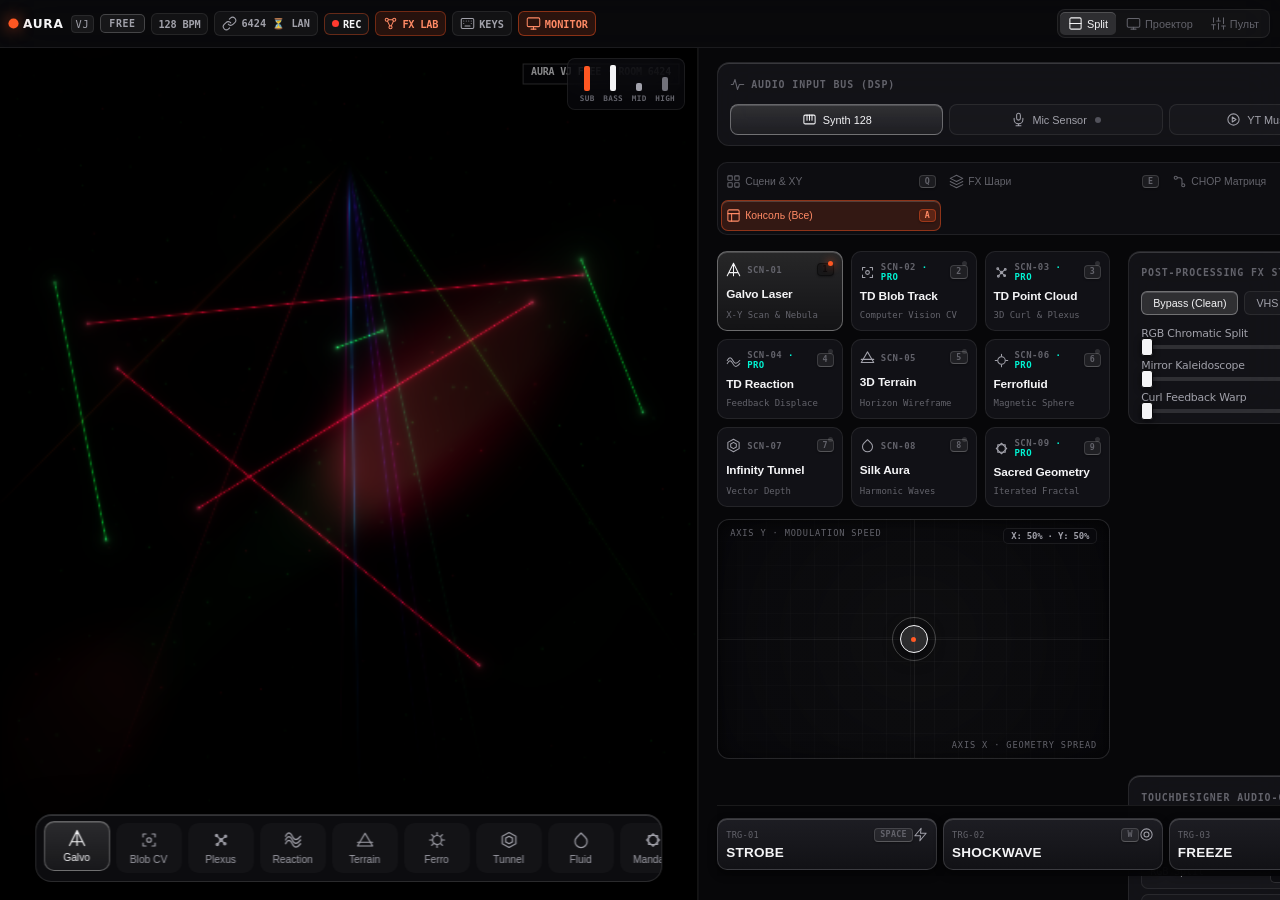
==== android/app/src/main/assets/index.html @ 363250b2 "Add standalone dual HTTP/HTTPS server inside Android APK so no laptop is needed" ====
<!doctype html>
<html lang="uk">
  <head>
    <meta charset="UTF-8" />
    <meta
      name="viewport"
      content="width=device-width, initial-scale=1.0, maximum-scale=1.0, user-scalable=no, viewport-fit=cover"
    />
    <meta name="theme-color" content="#09090b" />
    <meta name="apple-mobile-web-app-capable" content="yes" />
    <meta name="apple-mobile-web-app-status-bar-style" content="black-translucent" />
    <meta name="apple-mobile-web-app-title" content="AURA VJ PRO" />
    <meta http-equiv="Cache-Control" content="no-cache, no-store, must-revalidate" />
    <meta http-equiv="Pragma" content="no-cache" />
    <meta http-equiv="Expires" content="0" />
    <link rel="manifest" href="manifest.json" />
    <title>AURA VJ PRO — Spatial Projection & FX Studio</title>
    <link rel="stylesheet" href="style.css?v=2.6.0" />
  </head>
  <body data-view="split">
    <!-- ВЕРХНЯ ПАНЕЛЬ СТАТУСУ (PRO STUDIO TOP BAR) -->
    <header class="top-bar" id="topBar">
      <div class="brand-status">
        <span class="pulse-dot" id="beatLed"></span>
        <span class="brand-title">AURA <strong>VJ</strong></span>
        <button
          class="pro-status-pill"
          id="btnProBadge"
          title="Керування ліцензією AURA VJ PRO та комерційними функціями"
        >
          <span id="proBadgeText">FREE</span>
        </button>
        <span class="bpm-pill" id="bpmDisplay">128 BPM</span>
        <button
          class="room-pill"
          id="btnRoomBadge"
          title="З'єднати iPhone та Проектор за QR/кодом кімнати"
        >
          <svg class="ico" viewBox="0 0 24 24">
            <path d="M10 13a5 5 0 0 0 7.54.54l3-3a5 5 0 0 0-7.07-7.07l-1.72 1.71" />
            <path d="M14 11a5 5 0 0 0-7.54-.54l-3 3a5 5 0 0 0 7.07 7.07l1.71-1.71" />
          </svg>
          <span id="roomCodeText">----</span>
        </button>
        <button
          class="room-pill rec-pill"
          id="btnRecordVideo"
          title="Записати 60 FPS відео зі звуком для TikTok / Instagram Reels"
        >
          <span class="rec-dot"></span>
          <span id="recBtnText">REC</span>
        </button>
        <a
          href="studio.html"
          class="room-pill studio-link-pill"
          id="btnOpenStudio"
          title="Відкрити окремий конструктор ефектів TouchDesigner & Filmora"
        >
          <svg class="ico" viewBox="0 0 24 24">
            <circle cx="6" cy="6" r="2.5" />
            <circle cx="18" cy="6" r="2.5" />
            <circle cx="12" cy="18" r="2.5" />
            <path d="M8.5 6h7M7.2 8.2l3.6 7.6M16.8 8.2l-3.6 7.6" />
          </svg>
          <span>FX LAB</span>
        </a>
        <button
          class="room-pill shortcuts-btn"
          id="btnShortcuts"
          title="Гарячі клавіші для десктопу (Клавіша ? або H)"
        >
          <svg class="ico" viewBox="0 0 24 24">
            <rect x="2" y="4" width="20" height="16" rx="2" />
            <line x1="6" y1="8" x2="6" y2="8" />
            <line x1="10" y1="8" x2="10" y2="8" />
            <line x1="14" y1="8" x2="14" y2="8" />
            <line x1="18" y1="8" x2="18" y2="8" />
            <line x1="6" y1="12" x2="6" y2="12" />
            <line x1="18" y1="12" x2="18" y2="12" />
            <line x1="8" y1="16" x2="16" y2="16" />
          </svg>
          <span>KEYS</span>
        </button>
        <button
          class="room-pill monitor-btn active"
          id="btnToggleMonitor"
          title="Сховати/показати Live Program Monitor на десктопі (Клавіша P)"
        >
          <svg class="ico" viewBox="0 0 24 24">
            <rect x="2" y="3" width="20" height="14" rx="2" />
            <line x1="8" y1="21" x2="16" y2="21" />
            <line x1="12" y1="17" x2="12" y2="21" />
          </svg>
          <span id="monitorBtnText">MONITOR</span>
        </button>
      </div>

      <div class="view-switcher" role="tablist" aria-label="Режим екрана">
        <button
          class="view-btn active"
          data-target-view="split"
          title="Екран проектора + Пульт на одному екрані"
        >
          <svg class="ico" viewBox="0 0 24 24">
            <rect x="3" y="3" width="18" height="18" rx="2" />
            <line x1="3" y1="12" x2="21" y2="12" />
          </svg>
          <span>Split</span>
        </button>
        <button
          class="view-btn"
          data-target-view="projector"
          title="Повний екран для Проектора та Smart TV"
        >
          <svg class="ico" viewBox="0 0 24 24">
            <rect x="2" y="4" width="20" height="14" rx="2" />
            <line x1="8" y1="21" x2="16" y2="21" />
            <line x1="12" y1="18" x2="12" y2="21" />
          </svg>
          <span>Проектор</span>
        </button>
        <button
          class="view-btn"
          data-target-view="remote"
          title="Повноекранний VJ-пульт для смартфона"
        >
          <svg class="ico" viewBox="0 0 24 24">
            <line x1="4" y1="21" x2="4" y2="14" />
            <line x1="4" y1="10" x2="4" y2="3" />
            <line x1="12" y1="21" x2="12" y2="12" />
            <line x1="12" y1="8" x2="12" y2="3" />
            <line x1="20" y1="21" x2="20" y2="16" />
            <line x1="20" y1="12" x2="20" y2="3" />
            <line x1="1" y1="14" x2="7" y2="14" />
            <line x1="9" y1="8" x2="15" y2="8" />
            <line x1="17" y1="16" x2="23" y2="16" />
          </svg>
          <span>Пульт</span>
        </button>
      </div>
    </header>

    <!-- СЕКЦІЯ 1: ЕКРАН ПРОЕКТОРА / SMART TV (WebGL Shader Canvas + TD CV Overlay + Spatial Glass Dock) -->
    <section class="projector-stage" id="projectorStage">
      <canvas id="shaderCanvas"></canvas>
      <canvas id="tdOverlayCanvas" class="td-overlay-canvas"></canvas>

      <!-- Приховані елементи для Відео / Камери / Фото текстури (Media TOP) -->
      <video id="customVideoEl" playsinline muted loop hidden></video>
      <img id="customImageEl" alt="" hidden />

      <!-- Живий міні-індикатор 4 частотних смуг DSP (Sub-Bass, Bass, Mid, High) -->
      <div class="dsp-telemetry-hud" id="dspHud">
        <div class="band-meter">
          <div class="band-fill sub" id="meterSub"></div>
          <span>SUB</span>
        </div>
        <div class="band-meter">
          <div class="band-fill bass" id="meterBass"></div>
          <span>BASS</span>
        </div>
        <div class="band-meter">
          <div class="band-fill mid" id="meterMid"></div>
          <span>MID</span>
        </div>
        <div class="band-meter">
          <div class="band-fill high" id="meterHigh"></div>
          <span>HIGH</span>
        </div>
      </div>

      <!-- Spatial Glass Dock (автоматично ховається в режимі Проектора) -->
      <nav
        class="projector-dock"
        id="projectorDock"
        aria-label="Панель керування проектором (підтримує пульт Smart TV)"
      >
        <button class="dock-item active" data-mode="lasers" tabindex="0">
          <svg class="ico ico-lg" viewBox="0 0 24 24">
            <path d="M12 2L2 22M12 2l10 20M12 2v20M4.5 17h15" />
          </svg>
          <span class="dock-label">Galvo</span>
        </button>
        <button class="dock-item" data-mode="blobtrack" tabindex="-1">
          <svg class="ico ico-lg" viewBox="0 0 24 24">
            <path d="M4 8V4h4M16 4h4v4M20 16v4h-4M8 20H4v-4" />
            <circle cx="12" cy="12" r="3" />
          </svg>
          <span class="dock-label">Blob CV</span>
        </button>
        <button class="dock-item" data-mode="pointcloud" tabindex="-1">
          <svg class="ico ico-lg" viewBox="0 0 24 24">
            <circle cx="6" cy="6" r="1.5" />
            <circle cx="18" cy="7" r="1.5" />
            <circle cx="12" cy="12" r="2" />
            <circle cx="7" cy="18" r="1.5" />
            <circle cx="17" cy="17" r="1.5" />
            <path d="M6 6l6 6 6-5M7 18l5-6 5 5" />
          </svg>
          <span class="dock-label">Plexus</span>
        </button>
        <button class="dock-item" data-mode="reaction" tabindex="-1">
          <svg class="ico ico-lg" viewBox="0 0 24 24">
            <path d="M2 12c3-6 6-6 9 0s6 6 11 0" />
            <path d="M2 17c3-6 6-6 9 0s6 6 11 0" />
            <path d="M2 7c3-6 6-6 9 0s6 6 11 0" />
          </svg>
          <span class="dock-label">Reaction</span>
        </button>
        <button class="dock-item" data-mode="synthwave" tabindex="-1">
          <svg class="ico ico-lg" viewBox="0 0 24 24">
            <polygon points="12 3 2 20 22 20 12 3" />
            <line x1="2" y1="15" x2="22" y2="15" />
          </svg>
          <span class="dock-label">Terrain</span>
        </button>
        <button class="dock-item" data-mode="ferrofluid" tabindex="-1">
          <svg class="ico ico-lg" viewBox="0 0 24 24">
            <circle cx="12" cy="12" r="6" />
            <path d="M12 2v3M12 19v3M2 12h3M19 12h3M4.9 4.9l2.1 2.1M17 17l2.1 2.1M4.9 19.1L7 17M17 7l2.1-2.1" />
          </svg>
          <span class="dock-label">Ferro</span>
        </button>
        <button class="dock-item" data-mode="tunnel" tabindex="-1">
          <svg class="ico ico-lg" viewBox="0 0 24 24">
            <polygon points="12 2 21 7 21 17 12 22 3 17 3 7 12 2" />
            <polygon points="12 7 16.5 9.5 16.5 14.5 12 17 7.5 14.5 7.5 9.5 12 7" />
          </svg>
          <span class="dock-label">Tunnel</span>
        </button>
        <button class="dock-item" data-mode="liquid" tabindex="-1">
          <svg class="ico ico-lg" viewBox="0 0 24 24">
            <path d="M12 2.69l5.66 5.66a8 8 0 1 1-11.31 0z" />
          </svg>
          <span class="dock-label">Fluid</span>
        </button>
        <button class="dock-item" data-mode="fractal" tabindex="-1">
          <svg class="ico ico-lg" viewBox="0 0 24 24">
            <rect x="6" y="6" width="12" height="12" transform="rotate(45 12 12)" />
            <rect x="6" y="6" width="12" height="12" />
          </svg>
          <span class="dock-label">Mandala</span>
        </button>
        <button class="dock-item dock-action" id="btnQrModal" tabindex="-1">
          <svg class="ico ico-lg" viewBox="0 0 24 24">
            <rect x="3" y="3" width="7" height="7" />
            <rect x="14" y="3" width="7" height="7" />
            <rect x="3" y="14" width="7" height="7" />
            <path d="M14 14h3v3h-3zM18 18h3v3h-3z" />
          </svg>
          <span class="dock-label">Sync QR</span>
        </button>
        <button class="dock-item dock-action" id="btnFullscreen" tabindex="-1">
          <svg class="ico ico-lg" viewBox="0 0 24 24">
            <path d="M8 3H5a2 2 0 0 0-2 2v3m18 0V5a2 2 0 0 0-2-2h-3m0 18h3a2 2 0 0 0 2-2v-3M3 16v3a2 2 0 0 0 2 2h3" />
          </svg>
          <span class="dock-label">Full</span>
        </button>
      </nav>
    </section>

    <!-- СЕКЦІЯ 2: PRO STUDIO CONTROLLER DECK -->
    <section class="mobile-vj-deck" id="mobileDeck" aria-label="Мобільний VJ Пульт">
      <!-- Банер швидкого підключення мікрофона для мобільного пульта -->
      <div class="mic-start-banner" id="micStartBanner">
        <div class="mic-start-content">
          <svg class="ico ico-pulse" viewBox="0 0 24 24">
            <rect x="9" y="2" width="6" height="11" rx="3" />
            <path d="M19 10v2a7 7 0 0 1-14 0v-2M12 19v3M8 22h8" />
          </svg>
          <div class="mic-start-texts">
            <strong>Синхронізація мікрофона</strong>
            <span>Торкніться, щоб транслювати звук на проектор</span>
          </div>
        </div>
        <button class="btn-mic-start" id="btnStartRemoteMic">СТАРТ 🎙️</button>
      </div>

      <!-- Джерело аудіосигналу DSP -->
      <div class="deck-card source-strip">
        <div class="strip-header">
          <span class="strip-title">
            <svg class="ico" viewBox="0 0 24 24">
              <path d="M2 12h3l3-8 4 16 3-8h7" />
            </svg>
            AUDIO INPUT BUS (DSP)
          </span>
          <div class="strip-actions">
            <button class="mic-boost-pill" id="btnMicBoost" title="Чутливість мікрофона (Boost x1 / x2.5 / x4.5)">
              <svg class="ico" viewBox="0 0 24 24"><polygon points="13 2 3 14 12 14 11 22 21 10 12 10 13 2"/></svg>
              <span id="txtMicBoost">BOOST 2.5X</span>
            </button>
            <label class="toggle-pill" title="Вимкнути/увімкнути звук синтезатора">
              <input type="checkbox" id="chkSynthAudio" checked />
              <span>SYNTH MONITOR</span>
            </label>
          </div>
        </div>
        <div class="source-pills" id="sourceContainer">
          <button class="src-pill active" data-source="synth" tabindex="0">
            <svg class="ico" viewBox="0 0 24 24">
              <rect x="3" y="5" width="18" height="14" rx="2" />
              <line x1="8" y1="5" x2="8" y2="13" />
              <line x1="12" y1="5" x2="12" y2="13" />
              <line x1="16" y1="5" x2="16" y2="13" />
            </svg>
            <span>Synth 128</span>
          </button>
          <button class="src-pill" data-source="mic" tabindex="-1">
            <svg class="ico" viewBox="0 0 24 24">
              <rect x="9" y="2" width="6" height="11" rx="3" />
              <path d="M19 10v2a7 7 0 0 1-14 0v-2M12 19v3M8 22h8" />
            </svg>
            <span>Mic Sensor</span>
            <span class="mic-live-dot" id="micLiveDot" title="Активний захват аудіо"></span>
          </button>
          <button class="src-pill" data-source="native_android" tabindex="-1">
            <svg class="ico" viewBox="0 0 24 24">
              <polygon points="10 8 16 12 10 16 10 8" />
              <circle cx="12" cy="12" r="9" />
            </svg>
            <span>YT Music (APK)</span>
          </button>
          <button class="src-pill" data-source="file" tabindex="-1">
            <svg class="ico" viewBox="0 0 24 24">
              <path d="M9 18V5l12-2v13" />
              <circle cx="6" cy="18" r="3" />
              <circle cx="18" cy="16" r="3" />
            </svg>
            <span>Audio File</span>
          </button>
        </div>
        <input type="file" id="audioFileInput" accept="audio/*" hidden />
      </div>

      <!-- Вкладки студії: Сцени / Filmora FX / TouchDesigner CHOP Ноди / Відео & Камера -->
      <div class="studio-tabs" role="tablist" aria-label="Інструменти VJ-студії">
        <button class="studio-tab active" data-tab="tabScenes" role="tab">
          <svg class="ico" viewBox="0 0 24 24">
            <rect x="3" y="3" width="7" height="7" rx="1" />
            <rect x="14" y="3" width="7" height="7" rx="1" />
            <rect x="3" y="14" width="7" height="7" rx="1" />
            <rect x="14" y="14" width="7" height="7" rx="1" />
          </svg>
          <span>Сцени & XY</span>
          <span class="kbd-hint">Q</span>
        </button>
        <button class="studio-tab" data-tab="tabFilmoraFx" role="tab">
          <svg class="ico" viewBox="0 0 24 24">
            <polygon points="12 2 2 7 12 12 22 7 12 2" />
            <polyline points="2 12 12 17 22 12" />
            <polyline points="2 17 12 22 22 17" />
          </svg>
          <span>FX Шари</span>
          <span class="kbd-hint">E</span>
        </button>
        <button class="studio-tab" data-tab="tabTdNodes" role="tab">
          <svg class="ico" viewBox="0 0 24 24">
            <circle cx="6" cy="6" r="2.5" />
            <circle cx="18" cy="18" r="2.5" />
            <path d="M8.5 6H12a4 4 0 0 1 4 4v5.5" />
          </svg>
          <span>CHOP Матриця</span>
          <span class="kbd-hint">R</span>
        </button>
        <button class="studio-tab" data-tab="tabMediaTop" role="tab">
          <svg class="ico" viewBox="0 0 24 24">
            <polygon points="23 7 16 12 23 17 23 7" />
            <rect x="1" y="5" width="15" height="14" rx="2" />
          </svg>
          <span>Медіа Вхід</span>
          <span class="kbd-hint">T</span>
        </button>
        <button
          class="studio-tab desktop-only-tab"
          data-tab="tabAll"
          role="tab"
          title="Повний пульт: всі 4 рэки одночасно (Клавіша A)"
        >
          <svg class="ico" viewBox="0 0 24 24">
            <rect x="3" y="3" width="18" height="18" rx="2" />
            <line x1="3" y1="9" x2="21" y2="9" />
            <line x1="9" y1="21" x2="9" y2="9" />
          </svg>
          <span>Консоль (Все)</span>
          <span class="kbd-hint">A</span>
        </button>
      </div>

      <!-- ВКЛАДКА 1: 9 ГЕНЕРАТИВНИХ СЦЕН + XY MORPH TOUCHPAD -->
      <div class="studio-panel active" id="tabScenes">
        <div class="preset-grid" id="presetGrid" aria-label="Візуальні сцени">
          <button class="vj-pad active" data-mode="lasers" tabindex="0">
            <div class="pad-top-row">
              <svg class="ico" viewBox="0 0 24 24">
                <path d="M12 2L2 22M12 2l10 20M12 2v20M4.5 17h15" />
              </svg>
              <span class="pad-code">SCN-01</span>
              <span class="kbd-hint">1</span>
            </div>
            <span class="pad-name">Galvo Laser</span>
            <span class="pad-sub">X-Y Scan & Nebula</span>
          </button>

          <button class="vj-pad" data-mode="blobtrack" tabindex="-1">
            <div class="pad-top-row">
              <svg class="ico" viewBox="0 0 24 24">
                <path d="M4 8V4h4M16 4h4v4M20 16v4h-4M8 20H4v-4" />
                <circle cx="12" cy="12" r="3" />
              </svg>
              <span class="pad-code">SCN-02</span>
              <span class="kbd-hint">2</span>
            </div>
            <span class="pad-name">TD Blob Track</span>
            <span class="pad-sub">Computer Vision CV</span>
          </button>

          <button class="vj-pad" data-mode="pointcloud" tabindex="-1">
            <div class="pad-top-row">
              <svg class="ico" viewBox="0 0 24 24">
                <circle cx="6" cy="6" r="1.5" />
                <circle cx="18" cy="7" r="1.5" />
                <circle cx="12" cy="12" r="2" />
                <circle cx="7" cy="18" r="1.5" />
                <circle cx="17" cy="17" r="1.5" />
                <path d="M6 6l6 6 6-5M7 18l5-6 5 5" />
              </svg>
              <span class="pad-code">SCN-03</span>
              <span class="kbd-hint">3</span>
            </div>
            <span class="pad-name">TD Point Cloud</span>
            <span class="pad-sub">3D Curl & Plexus</span>
          </button>

          <button class="vj-pad" data-mode="reaction" tabindex="-1">
            <div class="pad-top-row">
              <svg class="ico" viewBox="0 0 24 24">
                <path d="M2 12c3-6 6-6 9 0s6 6 11 0" />
                <path d="M2 17c3-6 6-6 9 0s6 6 11 0" />
              </svg>
              <span class="pad-code">SCN-04</span>
              <span class="kbd-hint">4</span>
            </div>
            <span class="pad-name">TD Reaction</span>
            <span class="pad-sub">Feedback Displace</span>
          </button>

          <button class="vj-pad" data-mode="synthwave" tabindex="-1">
            <div class="pad-top-row">
              <svg class="ico" viewBox="0 0 24 24">
                <polygon points="12 3 2 20 22 20 12 3" />
                <line x1="2" y1="15" x2="22" y2="15" />
              </svg>
              <span class="pad-code">SCN-05</span>
              <span class="kbd-hint">5</span>
            </div>
            <span class="pad-name">3D Terrain</span>
            <span class="pad-sub">Horizon Wireframe</span>
          </button>

          <button class="vj-pad" data-mode="ferrofluid" tabindex="-1">
            <div class="pad-top-row">
              <svg class="ico" viewBox="0 0 24 24">
                <circle cx="12" cy="12" r="6" />
                <path d="M12 2v3M12 19v3M2 12h3M19 12h3" />
              </svg>
              <span class="pad-code">SCN-06</span>
              <span class="kbd-hint">6</span>
            </div>
            <span class="pad-name">Ferrofluid</span>
            <span class="pad-sub">Magnetic Sphere</span>
          </button>

          <button class="vj-pad" data-mode="tunnel" tabindex="-1">
            <div class="pad-top-row">
              <svg class="ico" viewBox="0 0 24 24">
                <polygon points="12 2 21 7 21 17 12 22 3 17 3 7 12 2" />
                <polygon points="12 7 16.5 9.5 16.5 14.5 12 17 7.5 14.5 7.5 9.5 12 7" />
              </svg>
              <span class="pad-code">SCN-07</span>
              <span class="kbd-hint">7</span>
            </div>
            <span class="pad-name">Infinity Tunnel</span>
            <span class="pad-sub">Vector Depth</span>
          </button>

          <button class="vj-pad" data-mode="liquid" tabindex="-1">
            <div class="pad-top-row">
              <svg class="ico" viewBox="0 0 24 24">
                <path d="M12 2.69l5.66 5.66a8 8 0 1 1-11.31 0z" />
              </svg>
              <span class="pad-code">SCN-08</span>
              <span class="kbd-hint">8</span>
            </div>
            <span class="pad-name">Silk Aura</span>
            <span class="pad-sub">Harmonic Waves</span>
          </button>

          <button class="vj-pad" data-mode="fractal" tabindex="-1">
            <div class="pad-top-row">
              <svg class="ico" viewBox="0 0 24 24">
                <rect x="6" y="6" width="12" height="12" transform="rotate(45 12 12)" />
                <rect x="6" y="6" width="12" height="12" />
              </svg>
              <span class="pad-code">SCN-09</span>
              <span class="kbd-hint">9</span>
            </div>
            <span class="pad-name">Sacred Geometry</span>
            <span class="pad-sub">Iterated Fractal</span>
          </button>
        </div>

        <!-- Інтерактивний XY MORPH TOUCHPAD -->
        <div class="xy-pad-wrapper">
          <div class="xy-pad" id="xyPad" title="Керування XY модуляцією (Перетягування мишею, стрілки на клавіатурі, подвійний клік для центрування)">
            <span class="xy-axis-label top">AXIS Y · MODULATION SPEED</span>
            <span class="xy-coords-badge" id="xyCoordsBadge">X: 50% · Y: 50%</span>
            <span class="xy-axis-label bottom">AXIS X · GEOMETRY SPREAD</span>
            <div class="xy-puck" id="xyPuck" style="left: 50%; top: 50%">
              <div class="xy-puck-ring"></div>
            </div>
          </div>
        </div>
      </div>

      <!-- ВКЛАДКА 2: КОНСТРУКТОР ШАРІВ FILMORA FX (НАКЛАДАЮТЬСЯ ОДНОЧАСНО) -->
      <div class="studio-panel" id="tabFilmoraFx">
        <div class="deck-card fx-studio-card">
          <div class="strip-header">
            <span class="strip-title">POST-PROCESSING FX STACK</span>
            <label class="toggle-pill">
              <input type="checkbox" id="chkBlobHud" />
              <span>TD CV OVERLAY</span>
            </label>
          </div>
          <div class="fx-preset-chips" id="fxPresetBar">
            <button class="fx-chip active" data-fx-preset="clean">Bypass (Clean)</button>
            <button class="fx-chip" data-fx-preset="vhs">VHS Glitch</button>
            <button class="fx-chip" data-fx-preset="td_cv">TD Blob Vision</button>
            <button class="fx-chip" data-fx-preset="acid">Mirror Kaleido</button>
            <button class="fx-chip" data-fx-preset="led">LED Matrix</button>
          </div>

          <div class="fx-sliders-grid">
            <div class="fx-slider-row">
              <div class="fx-slider-label">
                <span>RGB Chromatic Split</span>
                <strong id="val_rgbSplit">0%</strong>
              </div>
              <input
                type="range"
                class="fx-range"
                data-fx="rgbSplit"
                min="0"
                max="100"
                value="0"
              />
            </div>

            <div class="fx-slider-row">
              <div class="fx-slider-label">
                <span>VHS Slice Glitch</span>
                <strong id="val_glitch">0%</strong>
              </div>
              <input
                type="range"
                class="fx-range"
                data-fx="glitch"
                min="0"
                max="100"
                value="0"
              />
            </div>

            <div class="fx-slider-row">
              <div class="fx-slider-label">
                <span>Mirror Kaleidoscope</span>
                <strong id="val_kaleido">0%</strong>
              </div>
              <input
                type="range"
                class="fx-range"
                data-fx="kaleido"
                min="0"
                max="100"
                value="0"
              />
            </div>

            <div class="fx-slider-row">
              <div class="fx-slider-label">
                <span>Sobel Edge Contour</span>
                <strong id="val_edges">0%</strong>
              </div>
              <input
                type="range"
                class="fx-range"
                data-fx="edges"
                min="0"
                max="100"
                value="0"
              />
            </div>

            <div class="fx-slider-row">
              <div class="fx-slider-label">
                <span>Curl Feedback Warp</span>
                <strong id="val_feedback">0%</strong>
              </div>
              <input
                type="range"
                class="fx-range"
                data-fx="feedback"
                min="0"
                max="100"
                value="0"
              />
            </div>

            <div class="fx-slider-row">
              <div class="fx-slider-label">
                <span>Halftone LED Matrix</span>
                <strong id="val_pixelate">0%</strong>
              </div>
              <input
                type="range"
                class="fx-range"
                data-fx="pixelate"
                min="0"
                max="100"
                value="0"
              />
            </div>
          </div>
        </div>
      </div>

      <!-- ВКЛАДКА 3: TOUCHDESIGNER AUDIO-CHOP МАТРИЦЯ МОДУЛЯЦІЇ ТА ЗБЕРЕЖЕННЯ ПРЕСЕТІВ -->
      <div class="studio-panel" id="tabTdNodes">
        <div class="deck-card td-patch-card">
          <div class="strip-header">
            <span class="strip-title">TOUCHDESIGNER AUDIO-CHOP ROUTER</span>
            <div class="td-header-actions">
              <button class="mini-action-btn" id="btnRandomPatch">RANDOMIZE</button>
              <button class="mini-action-btn save" id="btnSaveUserPreset">SAVE PATCH</button>
            </div>
          </div>
          <p class="td-hint">
            Призначте частотний канал аудіо (CHOP Export) для автоматичної модуляції кожного FX-параметра:
          </p>

          <div class="chop-matrix">
            <div class="chop-row">
              <span class="chop-param">RGB Split</span>
              <select class="chop-select" data-chop="rgbSplit">
                <option value="none">Manual Only</option>
                <option value="subBass" selected>SUB (20-60Hz)</option>
                <option value="bass">BASS (60-250Hz)</option>
                <option value="mid">MID (250-2.5kHz)</option>
                <option value="high">HIGH (2.5-16kHz)</option>
                <option value="lfo">LFO Sine Wave</option>
              </select>
              <div class="chop-meter"><div class="chop-bar" id="chopBar_rgbSplit"></div></div>
            </div>

            <div class="chop-row">
              <span class="chop-param">VHS Glitch</span>
              <select class="chop-select" data-chop="glitch">
                <option value="none" selected>Manual Only</option>
                <option value="subBass">SUB (20-60Hz)</option>
                <option value="bass">BASS (60-250Hz)</option>
                <option value="mid">MID (250-2.5kHz)</option>
                <option value="high">HIGH (2.5-16kHz)</option>
                <option value="lfo">LFO Sine Wave</option>
              </select>
              <div class="chop-meter"><div class="chop-bar" id="chopBar_glitch"></div></div>
            </div>

            <div class="chop-row">
              <span class="chop-param">Kaleidoscope</span>
              <select class="chop-select" data-chop="kaleido">
                <option value="none" selected>Manual Only</option>
                <option value="subBass">SUB (20-60Hz)</option>
                <option value="bass">BASS (60-250Hz)</option>
                <option value="mid">MID (250-2.5kHz)</option>
                <option value="high">HIGH (2.5-16kHz)</option>
                <option value="lfo">LFO Sine Wave</option>
              </select>
              <div class="chop-meter"><div class="chop-bar" id="chopBar_kaleido"></div></div>
            </div>

            <div class="chop-row">
              <span class="chop-param">Edge Contour</span>
              <select class="chop-select" data-chop="edges">
                <option value="none" selected>Manual Only</option>
                <option value="subBass">SUB (20-60Hz)</option>
                <option value="bass">BASS (60-250Hz)</option>
                <option value="mid">MID (250-2.5kHz)</option>
                <option value="high">HIGH (2.5-16kHz)</option>
                <option value="lfo">LFO Sine Wave</option>
              </select>
              <div class="chop-meter"><div class="chop-bar" id="chopBar_edges"></div></div>
            </div>

            <div class="chop-row">
              <span class="chop-param">Feedback Warp</span>
              <select class="chop-select" data-chop="feedback">
                <option value="none">Manual Only</option>
                <option value="subBass">SUB (20-60Hz)</option>
                <option value="bass" selected>BASS (60-250Hz)</option>
                <option value="mid">MID (250-2.5kHz)</option>
                <option value="high">HIGH (2.5-16kHz)</option>
                <option value="lfo">LFO Sine Wave</option>
              </select>
              <div class="chop-meter"><div class="chop-bar" id="chopBar_feedback"></div></div>
            </div>

            <div class="chop-row">
              <span class="chop-param">LED Matrix</span>
              <select class="chop-select" data-chop="pixelate">
                <option value="none" selected>Manual Only</option>
                <option value="subBass">SUB (20-60Hz)</option>
                <option value="bass">BASS (60-250Hz)</option>
                <option value="mid">MID (250-2.5kHz)</option>
                <option value="high">HIGH (2.5-16kHz)</option>
                <option value="lfo">LFO Sine Wave</option>
              </select>
              <div class="chop-meter"><div class="chop-bar" id="chopBar_pixelate"></div></div>
            </div>
          </div>

          <div class="user-presets-bar" id="userPresetsBar"></div>
        </div>
      </div>

      <!-- ВКЛАДКА 4: МЕДІА-МІКШЕР (ВЛАСНЕ ВІДЕО / ФОТО / ЖИВА КАМЕРА ПІД ШЕЙДЕРИ) -->
      <div class="studio-panel" id="tabMediaTop">
        <div class="deck-card media-top-card">
          <div class="strip-header">
            <span class="strip-title">VIDEO / CAMERA INPUT (MEDIA TOP)</span>
            <button class="mini-action-btn" id="btnClearMedia">EJECT MEDIA</button>
          </div>
          <p class="td-hint">
            Завантажте відеокліп, фото або увімкніть живу камеру для накладання шейдерів та ефектів:
          </p>

          <div class="media-buttons-row">
            <button class="media-btn" id="btnUploadMedia">
              <svg class="ico" viewBox="0 0 24 24">
                <path d="M21 15v4a2 2 0 0 1-2 2H5a2 2 0 0 1-2-2v-4" />
                <polyline points="17 8 12 3 7 8" />
                <line x1="12" y1="3" x2="12" y2="15" />
              </svg>
              <span>Load Video / Image</span>
            </button>
            <button class="media-btn" id="btnLiveCamera">
              <svg class="ico" viewBox="0 0 24 24">
                <polygon points="23 7 16 12 23 17 23 7" />
                <rect x="1" y="5" width="15" height="14" rx="2" />
              </svg>
              <span>Live Camera Input</span>
            </button>
          </div>
          <input
            type="file"
            id="mediaFileInput"
            accept="video/*,image/*"
            hidden
          />

          <div class="fx-slider-row" style="margin-top: 10px">
            <div class="fx-slider-label">
              <span>Media Mix Level (Video ↔ Shader)</span>
              <strong id="val_mediaMix">0%</strong>
            </div>
            <input
              type="range"
              id="rangeMediaMix"
              min="0"
              max="100"
              value="0"
            />
          </div>

          <div class="fx-preset-chips" style="margin-top: 10px">
            <button class="fx-chip active" data-media-mode="0">
              Screen Composite
            </button>
            <button class="fx-chip" data-media-mode="1">
              Audio Bass Displace
            </button>
            <button class="fx-chip" data-media-mode="2">
              Luma Contour Mask
            </button>
          </div>

          <!-- B2B VENUE OVERLAY & KEYSTONE ROOM MASKING (PRO FEATURES) -->
          <div class="pro-venue-box">
            <div class="strip-header" style="margin-top: 12px">
              <span class="strip-title">💎 B2B VENUE SIGN & KEYSTONE MASK (PRO)</span>
              <label class="toggle-pill">
                <input type="checkbox" id="chkVenueOverlay" />
                <span>SHOW SIGN</span>
              </label>
            </div>
            <div class="venue-inputs-row">
              <input
                type="text"
                id="inputVenueTitle"
                maxlength="28"
                placeholder="НАЗВА ЗАКЛАДУ / DJ (NEON BAR)"
              />
              <input
                type="text"
                id="inputVenueSub"
                maxlength="36"
                placeholder="Підпис (WIFI: aura2026 / @dj_max)"
              />
            </div>
            <div class="fx-sliders-grid" style="margin-top: 8px">
              <div class="fx-slider-row">
                <div class="fx-slider-label">
                  <span>Keystone Scale (Зум стіни)</span>
                  <strong id="val_keystoneScale">100%</strong>
                </div>
                <input
                  type="range"
                  id="rangeKeystoneScale"
                  min="50"
                  max="100"
                  value="100"
                />
              </div>
              <div class="fx-slider-row">
                <div class="fx-slider-label">
                  <span>Room Border Mask (Обрізка країв)</span>
                  <strong id="val_keystoneCrop">0%</strong>
                </div>
                <input
                  type="range"
                  id="rangeKeystoneCrop"
                  min="0"
                  max="35"
                  value="0"
                />
              </div>
            </div>
          </div>
        </div>
      </div>

      <!-- 4 ТАКТИЛЬНІ КЛАВІШІ TRG-FX (TEENAGE ENGINEERING SYNTH KEYS) -->
      <div class="fx-row" id="fxRow">
        <button class="fx-btn strobe" id="fxStrobe" title="Стробоскоп (Утримувати Space)">
          <div class="fx-btn-head">
            <small>TRG-01</small>
            <span class="kbd-hint">SPACE</span>
            <svg class="ico" viewBox="0 0 24 24">
              <polygon points="13 2 3 14 12 14 11 22 21 10 12 10 13 2" />
            </svg>
          </div>
          <span>STROBE</span>
        </button>
        <button class="fx-btn shockwave" id="fxShockwave" title="Ударна хвиля (Клавіша W)">
          <div class="fx-btn-head">
            <small>TRG-02</small>
            <span class="kbd-hint">W</span>
            <svg class="ico" viewBox="0 0 24 24">
              <circle cx="12" cy="12" r="9" />
              <circle cx="12" cy="12" r="4" />
            </svg>
          </div>
          <span>SHOCKWAVE</span>
        </button>
        <button class="fx-btn freeze" id="fxFreeze" title="Заморозка кадру (Клавіша F)">
          <div class="fx-btn-head">
            <small>TRG-03</small>
            <span class="kbd-hint">F</span>
            <svg class="ico" viewBox="0 0 24 24">
              <rect x="6" y="4" width="4" height="16" />
              <rect x="14" y="4" width="4" height="16" />
            </svg>
          </div>
          <span>FREEZE</span>
        </button>
        <button class="fx-btn colordrop" id="fxColorDrop" title="Зміна колірної палітри (Клавіша C)">
          <div class="fx-btn-head">
            <small>TRG-04</small>
            <span class="kbd-hint">C</span>
            <svg class="ico" viewBox="0 0 24 24">
              <circle cx="13.5" cy="6.5" r="2.5" />
              <circle cx="17.5" cy="10.5" r="2.5" />
              <circle cx="8.5" cy="7.5" r="2.5" />
              <circle cx="6.5" cy="12.5" r="2.5" />
              <path d="M12 2C6.5 2 2 6.5 2 12s4.5 10 10 10c.93 0 1.5-.67 1.5-1.5 0-.39-.15-.74-.39-1.01-.23-.26-.38-.61-.38-.99 0-.83.67-1.5 1.5-1.5H16c3.31 0 6-2.69 6-6 0-4.96-4.49-9-10-9z" />
            </svg>
          </div>
          <span>PALETTE</span>
        </button>
      </div>
    </section>

    <!-- Модальне вікно QR-підключення смартфона до проектора -->
    <div class="qr-modal" id="qrModal" hidden>
      <div class="qr-card">
        <h3>LAN SYNC · iPhone ↔ Projector</h3>
        <p>
          Скануйте QR-код камерою iPhone / Android для відкриття пульта у спільній Wi-Fi мережі (надшвидка передача звуку та ритму &lt; 1 ms):
        </p>
        <div class="qr-box" id="qrCodeBox"></div>
        <div class="room-input-row">
          <input
            type="text"
            id="roomInput"
            maxlength="8"
            placeholder="ROOM ID (4821)"
          />
          <button id="btnJoinRoom" class="join-room-btn">CONNECT</button>
        </div>
        <div class="remote-url" id="remoteUrlText"></div>
        <button class="close-modal-btn" id="btnCloseQr">CLOSE</button>
      </div>
    </div>

    <!-- Модальне вікно комерційної підписки та активації AURA VJ PRO -->
    <div class="qr-modal" id="proModal" hidden>
      <div class="qr-card pro-modal-card">
        <div class="pro-modal-badge">COMMERCIAL & PRO STUDIO</div>
        <h3>AURA VJ <strong>PRO</strong> LICENSE</h3>
        <p id="proModalStatusDesc">
          Розблокуйте всі 9 TouchDesigner сцен, 6-шаровий Filmora FX стек, B2B-вивіску для закладів, Keystone-маску та приберіть водяний знак.
        </p>

        <div class="pro-plans-grid">
          <div class="pro-plan-card" data-plan="monthly">
            <span class="plan-name">CREATOR PASS</span>
            <strong class="plan-price">$4.99<small>/міс</small></strong>
            <span class="plan-sub">Всі 9 сцен + Без водяного знака</span>
          </div>
          <div class="pro-plan-card featured" data-plan="lifetime">
            <span class="plan-tag">BEST VALUE</span>
            <span class="plan-name">LIFETIME PRO</span>
            <strong class="plan-price">$24.99<small> назавжди</small></strong>
            <span class="plan-sub">FX Lab + CHOP + Keystone + B2B</span>
          </div>
        </div>

        <div class="room-input-row" style="margin-top: 12px">
          <input
            type="text"
            id="proLicenseInput"
            maxlength="24"
            placeholder="Ключ (напр. AURA-PRO-2026)"
          />
          <button id="btnActivateKey" class="join-room-btn pro-accent-btn">ACTIVATE</button>
        </div>

        <button id="btnInstantProDemo" class="pro-demo-btn">
          ⚡ Увімкнути PRO Режим (Тестова Активація в 1 клік)
        </button>

        <button class="close-modal-btn" id="btnCloseProModal" style="margin-top: 8px">
          CLOSE
        </button>
      </div>
    </div>

    <!-- Модальне вікно гарячих клавіш для десктопу (Keyboard Shortcuts) -->
    <div class="qr-modal shortcuts-modal" id="shortcutsModal" hidden>
      <div class="qr-card shortcuts-card">
        <div class="shortcuts-header">
          <div class="shortcuts-title-row">
            <svg class="ico ico-lg" viewBox="0 0 24 24">
              <rect x="2" y="4" width="20" height="16" rx="2" />
              <line x1="6" y1="8" x2="6" y2="8" />
              <line x1="10" y1="8" x2="10" y2="8" />
              <line x1="14" y1="8" x2="14" y2="8" />
              <line x1="18" y1="8" x2="18" y2="8" />
              <line x1="6" y1="12" x2="6" y2="12" />
              <line x1="18" y1="12" x2="18" y2="12" />
              <line x1="8" y1="16" x2="16" y2="16" />
            </svg>
            <h3>DESKTOP VJ KEYBOARD SHORTCUTS</h3>
          </div>
          <span class="shortcuts-sub">Швидке керування пультом із клавіатури ПК/Mac без миші</span>
        </div>

        <div class="shortcuts-grid">
          <div class="shortcut-group">
            <span class="shortcut-group-title">ПЕРЕМИКАННЯ СЦЕН (1-9)</span>
            <div class="shortcut-item">
              <kbd>1</kbd>
              <span>Galvo Laser (SCN-01)</span>
            </div>
            <div class="shortcut-item">
              <kbd>2</kbd>
              <span>TD Blob Track (SCN-02)</span>
            </div>
            <div class="shortcut-item">
              <kbd>3</kbd>
              <span>TD Point Cloud (SCN-03)</span>
            </div>
            <div class="shortcut-item">
              <kbd>4</kbd>
              <span>TD Reaction (SCN-04)</span>
            </div>
            <div class="shortcut-item">
              <kbd>5</kbd>
              <span>3D Terrain (SCN-05)</span>
            </div>
            <div class="shortcut-item">
              <kbd>6</kbd>
              <span>Ferrofluid (SCN-06)</span>
            </div>
            <div class="shortcut-item">
              <kbd>7</kbd>
              <span>Infinity Tunnel (SCN-07)</span>
            </div>
            <div class="shortcut-item">
              <kbd>8</kbd>
              <span>Silk Aura (SCN-08)</span>
            </div>
            <div class="shortcut-item">
              <kbd>9</kbd>
              <span>Sacred Geometry (SCN-09)</span>
            </div>
          </div>

          <div class="shortcut-group">
            <span class="shortcut-group-title">ТАКТИЛЬНІ TRG-FX ТА СТУДІЯ</span>
            <div class="shortcut-item">
              <kbd>SPACE</kbd>
              <span>STROBE Спалах (утримувати)</span>
            </div>
            <div class="shortcut-item">
              <kbd>W</kbd>
              <span>SHOCKWAVE Ударна хвиля</span>
            </div>
            <div class="shortcut-item">
              <kbd>F</kbd>
              <span>FREEZE Заморозка кадру</span>
            </div>
            <div class="shortcut-item">
              <kbd>C</kbd>
              <span>PALETTE Зміна колірного зсуву</span>
            </div>
            <div class="shortcut-item">
              <kbd>Q</kbd> <kbd>E</kbd> <kbd>R</kbd> <kbd>T</kbd>
              <span>Вкладки Студії</span>
            </div>
            <div class="shortcut-item">
              <kbd>A</kbd>
              <span>Консоль (Всі 4 рэки разом)</span>
            </div>
            <div class="shortcut-item">
              <kbd>M</kbd>
              <span>Mute / Монітор синтезатора</span>
            </div>
            <div class="shortcut-item">
              <kbd>P</kbd>
              <span>Сховати/показати Live Monitor прев'ю</span>
            </div>
            <div class="shortcut-item">
              <kbd>V</kbd>
              <span>Режим (Split / Проектор / Пульт)</span>
            </div>
            <div class="shortcut-item">
              <kbd>↑</kbd><kbd>↓</kbd><kbd>←</kbd><kbd>→</kbd>
              <span>Точне зміщення XY Puck</span>
            </div>
            <div class="shortcut-item">
              <kbd>?</kbd> або <kbd>H</kbd>
              <span>Ця довідка гарячих клавіш</span>
            </div>
          </div>
        </div>

        <button class="close-modal-btn" id="btnCloseShortcuts">ЗРОЗУМІЛО (ESC)</button>
      </div>
    </div>

    <script src="dsp-engine.js?v=2.6.0"></script>
    <script src="shader-visualizer.js?v=2.6.0"></script>
    <script src="sync-manager.js?v=2.6.0"></script>
    <script src="app.js?v=2.6.0"></script>
  </body>
</html>
---- android/app/src/main/assets/style.css ----
:root {
  --bg-obsidian: #070709;
  --bg-elevated: #0d0d11;
  --glass-surface: rgba(20, 20, 25, 0.72);
  --glass-card: rgba(26, 26, 32, 0.64);
  --glass-active: linear-gradient(180deg, rgba(255, 255, 255, 0.13) 0%, rgba(255, 255, 255, 0.05) 100%);
  --border-hairline: rgba(255, 255, 255, 0.08);
  --border-active: rgba(255, 255, 255, 0.32);
  --specular-top: inset 0 1px 0 rgba(255, 255, 255, 0.16);
  --text-primary: #f4f4f6;
  --text-secondary: #a1a1aa;
  --text-muted: #63636b;
  --accent-signal: #ff5722; /* Teenage Engineering Field Orange */
  --accent-emerald: #10b981;
  --accent-ice: #e4e4e7;
  --font-sans: -apple-system, BlinkMacSystemFont, "Inter", "SF Pro Display", system-ui, sans-serif;
  --font-mono: "SF Mono", "JetBrains Mono", ui-monospace, SFMono-Regular, Menlo, monospace;
}

*,
*::before,
*::after {
  box-sizing: border-box;
  margin: 0;
  padding: 0;
  -webkit-tap-highlight-color: transparent;
  -webkit-touch-callout: none;
  -webkit-user-select: none;
  user-select: none;
}

button *,
a *,
.xy-pad * {
  pointer-events: none;
}

html,
body {
  width: 100%;
  height: 100dvh;
  background: var(--bg-obsidian);
  color: var(--text-primary);
  font-family: var(--font-sans);
  letter-spacing: -0.012em;
  overflow: hidden;
  display: flex;
  flex-direction: column;
  -webkit-font-smoothing: antialiased;
  overscroll-behavior: none;
}

/* ВЕКТОРНІ SVG ІКОНКИ */
.ico {
  width: 15px;
  height: 15px;
  stroke: currentColor;
  stroke-width: 1.65;
  stroke-linecap: round;
  stroke-linejoin: round;
  fill: none;
  flex-shrink: 0;
}

.ico-lg {
  width: 18px;
  height: 18px;
}

/* ВЕРХНЯ ПАНЕЛЬ СТАТУСУ (PRO STUDIO TOP BAR) */
.top-bar {
  height: 48px;
  min-height: 48px;
  padding: 0 10px;
  background: rgba(10, 10, 13, 0.84);
  border-bottom: 1px solid var(--border-hairline);
  display: flex;
  align-items: center;
  justify-content: space-between;
  gap: 6px;
  z-index: 50;
  backdrop-filter: blur(24px) saturate(140%);
  overflow-x: auto;
  scrollbar-width: none;
}

.top-bar::-webkit-scrollbar {
  display: none;
}

.brand-status {
  display: flex;
  align-items: center;
  gap: 6px;
  flex-shrink: 0;
}

.pulse-dot {
  width: 7px;
  height: 7px;
  border-radius: 50%;
  background: var(--text-muted);
  transition: transform 0.06s ease-out, background-color 0.06s, box-shadow 0.06s;
  flex-shrink: 0;
}

.pulse-dot.beat-hit {
  transform: scale(1.45);
  background: var(--accent-signal);
  box-shadow: 0 0 10px rgba(255, 87, 34, 0.75);
}

.brand-title {
  font-size: 0.76rem;
  font-weight: 600;
  letter-spacing: 0.06em;
  color: var(--text-primary);
  text-transform: uppercase;
  white-space: nowrap;
}

.brand-title strong {
  font-family: var(--font-mono);
  font-weight: 500;
  font-size: 0.64rem;
  color: var(--text-secondary);
  padding: 2px 4px;
  border-radius: 4px;
  background: rgba(255, 255, 255, 0.06);
  border: 1px solid var(--border-hairline);
  margin-left: 2px;
}

.bpm-pill,
.room-pill {
  display: inline-flex;
  align-items: center;
  gap: 4px;
  font-family: var(--font-mono);
  font-size: 0.64rem;
  font-weight: 600;
  font-variant-numeric: tabular-nums;
  padding: 4px 7px;
  border-radius: 6px;
  background: rgba(255, 255, 255, 0.04);
  border: 1px solid var(--border-hairline);
  color: var(--text-secondary);
  cursor: pointer;
  transition: all 0.15s ease;
  text-decoration: none;
  white-space: nowrap;
  flex-shrink: 0;
}

.room-pill:hover,
.studio-link-pill:hover {
  border-color: rgba(255, 255, 255, 0.22);
  color: var(--text-primary);
  background: rgba(255, 255, 255, 0.08);
}

.room-pill.online {
  border-color: rgba(16, 185, 129, 0.4);
  color: var(--text-primary);
}

.room-pill.online::before {
  content: "";
  width: 5px;
  height: 5px;
  border-radius: 50%;
  background: #f59e0b;
}

.room-pill.online.peer-linked::before {
  background: var(--accent-emerald);
  box-shadow: 0 0 6px var(--accent-emerald);
}

.room-pill.peer-linked {
  border-color: rgba(16, 185, 129, 0.75);
  background: rgba(16, 185, 129, 0.16);
  color: #10b981;
  box-shadow: 0 0 14px rgba(16, 185, 129, 0.4);
}

.room-pill.p2p-active {
  border-color: rgba(0, 229, 255, 0.85);
  background: rgba(0, 229, 255, 0.16);
  color: #00e5ff;
  box-shadow: 0 0 16px rgba(0, 229, 255, 0.45);
}

.room-pill.p2p-active::before {
  background: #00e5ff;
  box-shadow: 0 0 6px #00e5ff;
}

.studio-link-pill {
  background: rgba(255, 87, 34, 0.12);
  border-color: rgba(255, 87, 34, 0.35);
  color: #ff8a65;
}

.monitor-btn.active {
  border-color: rgba(255, 87, 34, 0.45);
  background: rgba(255, 87, 34, 0.14);
  color: #ff8a65;
}

.view-switcher {
  display: flex;
  gap: 2px;
  background: rgba(255, 255, 255, 0.04);
  padding: 2px;
  border-radius: 8px;
  border: 1px solid var(--border-hairline);
  flex-shrink: 0;
}

.view-btn {
  display: inline-flex;
  align-items: center;
  gap: 4px;
  border: none;
  background: transparent;
  color: var(--text-muted);
  font-size: 0.68rem;
  font-weight: 500;
  padding: 4px 8px;
  border-radius: 5px;
  cursor: pointer;
  transition: all 0.15s ease;
  white-space: nowrap;
}

.view-btn.active {
  background: rgba(255, 255, 255, 0.12);
  color: var(--text-primary);
  box-shadow: var(--specular-top);
}

/* РЕЖИМИ ВІДОБРАЖЕННЯ (SPLIT / PROJECTOR / REMOTE) */
body[data-view="split"] .projector-stage {
  height: 35dvh;
  min-height: 185px;
}

body[data-view="split"] .projector-dock {
  display: none;
}

body[data-view="split"] .mobile-vj-deck {
  flex: 1;
  display: flex;
}

body[data-view="projector"] .projector-stage {
  height: calc(100dvh - 48px);
}

body[data-view="projector"] .mobile-vj-deck {
  display: none;
}

body[data-view="remote"] .projector-stage {
  height: 68px;
  min-height: 68px;
}

body[data-view="remote"] .projector-dock {
  display: none;
}

body[data-view="remote"] .mobile-vj-deck {
  flex: 1;
  display: flex;
}

/* СЕКЦІЯ 1: ПРОЕКТОР ТА WEBGL СЦЕНА */
.projector-stage {
  position: relative;
  width: 100%;
  background: #000000;
  overflow: hidden;
  border-bottom: 1px solid var(--border-hairline);
}

#shaderCanvas {
  width: 100%;
  height: 100%;
  display: block;
}

.td-overlay-canvas {
  position: absolute;
  inset: 0;
  width: 100%;
  height: 100%;
  pointer-events: none;
  z-index: 5;
}

/* 4-СМУГОВИЙ ТЕХНІЧНИЙ DSP ІНДИКАТОР ЧАСТОТ */
.dsp-telemetry-hud {
  position: absolute;
  top: 10px;
  right: 12px;
  display: flex;
  gap: 6px;
  padding: 6px 9px;
  border-radius: 8px;
  background: rgba(10, 10, 14, 0.68);
  border: 1px solid var(--border-hairline);
  backdrop-filter: blur(16px);
  pointer-events: none;
  z-index: 10;
}

.band-meter {
  display: flex;
  flex-direction: column;
  align-items: center;
  width: 20px;
  height: 38px;
  justify-content: flex-end;
}

.band-fill {
  width: 6px;
  height: 12%;
  border-radius: 2px;
  transition: height 0.04s linear;
  background: var(--text-primary);
}

.band-fill.sub {
  background: var(--accent-signal);
}
.band-fill.bass {
  background: #f4f4f6;
}
.band-fill.mid {
  background: #a1a1aa;
}
.band-fill.high {
  background: #71717a;
}

.band-meter span {
  font-family: var(--font-mono);
  font-size: 0.48rem;
  font-weight: 600;
  letter-spacing: 0.04em;
  color: var(--text-muted);
  margin-top: 3px;
}

/* VISIONOS SPATIAL GLASS DOCK НА ПРОЕКТОРІ */
.projector-dock {
  position: absolute;
  bottom: 20px;
  left: 50%;
  transform: translateX(-50%);
  display: flex;
  gap: 6px;
  padding: 8px;
  border-radius: 16px;
  background: rgba(16, 16, 20, 0.76);
  border: 1px solid rgba(255, 255, 255, 0.12);
  backdrop-filter: blur(28px) saturate(160%);
  box-shadow: 0 20px 50px rgba(0, 0, 0, 0.8), var(--specular-top);
  transition: opacity 0.35s ease, transform 0.35s ease;
  max-width: 95vw;
  overflow-x: auto;
  z-index: 20;
}

.projector-dock.hud-hidden {
  opacity: 0;
  transform: translateX(-50%) translateY(20px);
  pointer-events: none;
}

.dock-item {
  border: 1px solid transparent;
  background: rgba(255, 255, 255, 0.03);
  color: var(--text-secondary);
  border-radius: 10px;
  padding: 7px 11px;
  min-width: 66px;
  display: flex;
  flex-direction: column;
  align-items: center;
  gap: 5px;
  cursor: pointer;
  transition: all 0.16s ease;
}

.dock-item:hover {
  background: rgba(255, 255, 255, 0.07);
  color: var(--text-primary);
}

.dock-item.active,
.dock-item:focus-visible {
  background: var(--glass-active);
  border-color: var(--border-active);
  color: var(--text-primary);
  box-shadow: var(--specular-top);
  transform: translateY(-2px);
  outline: none;
}

.dock-label {
  font-size: 0.64rem;
  font-weight: 500;
  white-space: nowrap;
}

/* СЕКЦІЯ 2: PRO STUDIO CONTROLLER DECK */
.mobile-vj-deck {
  flex-direction: column;
  gap: 8px;
  padding: 10px 12px calc(20px + env(safe-area-inset-bottom, 0px));
  background: var(--bg-obsidian);
  overflow-y: auto;
  overflow-x: hidden;
  -webkit-overflow-scrolling: touch;
}

.mobile-vj-deck > * {
  flex-shrink: 0;
}

.deck-card {
  background: var(--glass-card);
  border: 1px solid var(--border-hairline);
  border-radius: 12px;
  padding: 10px 12px;
  backdrop-filter: blur(20px);
  box-shadow: var(--specular-top);
}

.strip-header {
  display: flex;
  justify-content: space-between;
  align-items: center;
  margin-bottom: 8px;
}

.strip-title {
  font-family: var(--font-mono);
  font-size: 0.62rem;
  font-weight: 600;
  letter-spacing: 0.09em;
  color: var(--text-muted);
  text-transform: uppercase;
  display: flex;
  align-items: center;
  gap: 6px;
}

.strip-actions {
  display: inline-flex;
  align-items: center;
  gap: 6px;
}

.mic-boost-pill {
  display: inline-flex;
  align-items: center;
  gap: 4px;
  font-family: var(--font-mono);
  font-size: 0.62rem;
  font-weight: 700;
  color: var(--accent-signal);
  cursor: pointer;
  padding: 3px 7px;
  border-radius: 6px;
  background: rgba(255, 87, 34, 0.1);
  border: 1px solid rgba(255, 87, 34, 0.35);
  transition: all 0.15s ease;
}

.mic-boost-pill:hover {
  background: rgba(255, 87, 34, 0.22);
  border-color: rgba(255, 87, 34, 0.6);
  color: #fff;
}

.mic-live-dot {
  width: 6px;
  height: 6px;
  border-radius: 50%;
  background: #52525b;
  display: inline-block;
  margin-left: 2px;
  transition: all 0.15s ease;
}

.mic-live-dot.live {
  background: #10b981;
  box-shadow: 0 0 8px #10b981;
  animation: pulseLiveDot 1.2s infinite ease-in-out;
}

@keyframes pulseLiveDot {
  0%, 100% { transform: scale(1); opacity: 1; }
  50% { transform: scale(1.4); opacity: 0.6; }
}

/* Банер запуску мікрофона на пульті */
.mic-start-banner {
  display: none;
}

body[data-view="remote"] .mic-start-banner:not(.active) {
  display: flex;
  align-items: center;
  justify-content: space-between;
  gap: 12px;
  padding: 10px 14px;
  margin-bottom: 10px;
  background: linear-gradient(135deg, rgba(255, 87, 34, 0.18), rgba(255, 152, 0, 0.1));
  border: 1px solid rgba(255, 87, 34, 0.45);
  border-radius: 12px;
  backdrop-filter: blur(12px);
  box-shadow: 0 4px 18px rgba(255, 87, 34, 0.2);
  cursor: pointer;
  animation: bannerFadeIn 0.3s ease-out;
}

.mic-start-content {
  display: flex;
  align-items: center;
  gap: 10px;
}

.mic-start-content .ico-pulse {
  width: 22px;
  height: 22px;
  stroke: var(--accent-signal);
  animation: pulseIco 1.5s infinite ease-in-out;
}

.mic-start-texts {
  display: flex;
  flex-direction: column;
}

.mic-start-texts strong {
  font-size: 0.78rem;
  color: var(--text-primary);
  letter-spacing: 0.02em;
}

.mic-start-texts span {
  font-size: 0.65rem;
  color: var(--text-secondary);
}

.btn-mic-start {
  padding: 6px 12px;
  background: var(--accent-signal);
  color: #fff;
  border: none;
  border-radius: 8px;
  font-family: var(--font-mono);
  font-size: 0.7rem;
  font-weight: 700;
  letter-spacing: 0.04em;
  cursor: pointer;
  box-shadow: 0 2px 10px rgba(255, 87, 34, 0.4);
  white-space: nowrap;
}

@keyframes bannerFadeIn {
  from { opacity: 0; transform: translateY(-8px); }
  to { opacity: 1; transform: translateY(0); }
}

@keyframes pulseIco {
  0%, 100% { transform: scale(1); filter: drop-shadow(0 0 2px rgba(255, 87, 34, 0.4)); }
  50% { transform: scale(1.15); filter: drop-shadow(0 0 8px rgba(255, 87, 34, 0.8)); }
}

.toggle-pill {
  display: inline-flex;
  align-items: center;
  gap: 6px;
  font-family: var(--font-mono);
  font-size: 0.66rem;
  color: var(--text-secondary);
  cursor: pointer;
  padding: 3px 8px;
  border-radius: 6px;
  background: rgba(255, 255, 255, 0.04);
  border: 1px solid var(--border-hairline);
}

.toggle-pill input {
  accent-color: var(--accent-signal);
}

.source-pills {
  display: grid;
  grid-template-columns: repeat(4, 1fr);
  gap: 6px;
}

.src-pill {
  display: inline-flex;
  align-items: center;
  justify-content: center;
  gap: 6px;
  border: 1px solid var(--border-hairline);
  background: rgba(255, 255, 255, 0.025);
  color: var(--text-secondary);
  padding: 7px 8px;
  border-radius: 8px;
  font-size: 0.68rem;
  font-weight: 500;
  cursor: pointer;
  transition: all 0.14s ease;
}

.src-pill:hover {
  background: rgba(255, 255, 255, 0.06);
  color: var(--text-primary);
}

.src-pill.active,
.src-pill:focus-visible {
  background: var(--glass-active);
  border-color: var(--border-active);
  color: var(--text-primary);
  box-shadow: var(--specular-top);
  outline: none;
}

/* ВКЛАДКИ ІНСТРУМЕНТІВ СТУДІЇ */
.studio-tabs {
  display: grid;
  grid-template-columns: repeat(4, minmax(0, 1fr));
  gap: 3px;
  background: var(--bg-elevated);
  padding: 3px;
  border-radius: 10px;
  border: 1px solid var(--border-hairline);
  flex-shrink: 0;
}

.studio-tab {
  display: inline-flex;
  align-items: center;
  justify-content: center;
  gap: 4px;
  border: 1px solid transparent;
  background: transparent;
  color: var(--text-muted);
  font-size: 0.65rem;
  font-weight: 500;
  padding: 7px 4px;
  border-radius: 7px;
  cursor: pointer;
  transition: all 0.15s ease;
  white-space: nowrap;
  overflow: hidden;
  text-overflow: ellipsis;
}

.studio-tab:hover {
  color: var(--text-secondary);
}

.studio-tab.active {
  background: rgba(255, 255, 255, 0.09);
  border-color: rgba(255, 255, 255, 0.16);
  color: var(--text-primary);
  box-shadow: var(--specular-top);
}

.studio-panel {
  display: none;
  flex-direction: column;
  gap: 8px;
  flex: 0 0 auto;
}

.studio-panel.active {
  display: flex;
}

/* СІТКА 3x3 ТАКТИЛЬНИХ ПЕДІВ СЦЕН (TEENAGE ENGINEERING × VISIONOS) */
.preset-grid {
  display: grid;
  grid-template-columns: repeat(3, 1fr);
  gap: 6px;
}

.vj-pad {
  position: relative;
  background: rgba(22, 22, 27, 0.75);
  border: 1px solid var(--border-hairline);
  border-radius: 10px;
  padding: 9px 10px;
  display: flex;
  flex-direction: column;
  align-items: flex-start;
  justify-content: space-between;
  gap: 4px;
  color: var(--text-secondary);
  cursor: pointer;
  transition: all 0.15s ease;
  text-align: left;
}

.vj-pad:hover {
  background: rgba(32, 32, 40, 0.85);
  border-color: rgba(255, 255, 255, 0.16);
  color: var(--text-primary);
}

/* Точковий світлодіод статусу у верхньому правому куті педа */
.vj-pad::after {
  content: "";
  position: absolute;
  top: 9px;
  right: 9px;
  width: 5px;
  height: 5px;
  border-radius: 50%;
  background: rgba(255, 255, 255, 0.12);
  transition: all 0.15s ease;
}

.vj-pad.active,
.vj-pad:focus-visible {
  background: var(--glass-active);
  border-color: var(--border-active);
  color: var(--text-primary);
  box-shadow: var(--specular-top);
  outline: none;
}

.vj-pad.active::after {
  background: var(--accent-signal);
  box-shadow: 0 0 8px var(--accent-signal);
}

.pad-top-row {
  display: flex;
  align-items: center;
  gap: 6px;
  width: 100%;
}

.pad-code {
  font-family: var(--font-mono);
  font-size: 0.56rem;
  font-weight: 600;
  color: var(--text-muted);
  letter-spacing: 0.05em;
}

.pad-name {
  font-size: 0.74rem;
  font-weight: 600;
  color: var(--text-primary);
  letter-spacing: -0.01em;
}

.pad-sub {
  font-family: var(--font-mono);
  font-size: 0.56rem;
  color: var(--text-muted);
}

.custom-vj-pad::after {
  background: var(--accent-emerald);
}

/* XY MORPH TOUCHPAD (PRECISION INSTRUMENT) */
.xy-pad-wrapper {
  flex: 0 0 auto;
  height: 116px;
  min-height: 116px;
  display: flex;
}

.xy-pad {
  position: relative;
  width: 100%;
  height: 100%;
  min-height: 112px;
  border-radius: 12px;
  background:
    radial-gradient(circle at 50% 50%, rgba(255, 255, 255, 0.03), rgba(8, 8, 11, 0.96)),
    repeating-linear-gradient(
      0deg,
      rgba(255, 255, 255, 0.03) 0px,
      rgba(255, 255, 255, 0.03) 1px,
      transparent 1px,
      transparent 24px
    ),
    repeating-linear-gradient(
      90deg,
      rgba(255, 255, 255, 0.03) 0px,
      rgba(255, 255, 255, 0.03) 1px,
      transparent 1px,
      transparent 24px
    );
  border: 1px solid rgba(255, 255, 255, 0.12);
  box-shadow: inset 0 2px 16px rgba(0, 0, 0, 0.65);
  overflow: hidden;
  touch-action: none;
  cursor: crosshair;
}

/* Центральні прицільні осі XY */
.xy-pad::before,
.xy-pad::after {
  content: "";
  position: absolute;
  background: rgba(255, 255, 255, 0.06);
  pointer-events: none;
}
.xy-pad::before {
  top: 50%;
  left: 0;
  right: 0;
  height: 1px;
}
.xy-pad::after {
  left: 50%;
  top: 0;
  bottom: 0;
  width: 1px;
}

.xy-axis-label {
  position: absolute;
  font-family: var(--font-mono);
  font-size: 0.54rem;
  font-weight: 500;
  letter-spacing: 0.1em;
  color: var(--text-muted);
  pointer-events: none;
}

.xy-axis-label.top {
  top: 8px;
  left: 12px;
}

.xy-axis-label.bottom {
  bottom: 8px;
  right: 12px;
}

.xy-puck {
  position: absolute;
  width: 28px;
  height: 28px;
  margin-left: -14px;
  margin-top: -14px;
  border-radius: 50%;
  background: rgba(255, 255, 255, 0.12);
  border: 1.5px solid var(--text-primary);
  backdrop-filter: blur(4px);
  box-shadow: 0 4px 16px rgba(0, 0, 0, 0.6);
  pointer-events: none;
  display: flex;
  align-items: center;
  justify-content: center;
}

.xy-puck::after {
  content: "";
  width: 5px;
  height: 5px;
  border-radius: 50%;
  background: var(--accent-signal);
}

.xy-puck-ring {
  position: absolute;
  width: 44px;
  height: 44px;
  border-radius: 50%;
  border: 1px solid rgba(255, 255, 255, 0.22);
}

/* 4 ТАКТИЛЬНІ КЛАВІШІ TRG-FX (TEENAGE ENGINEERING SYNTH KEYS) */
.fx-row {
  position: relative;
  z-index: 2;
  flex-shrink: 0;
  margin-top: 2px;
  display: grid;
  grid-template-columns: repeat(4, minmax(0, 1fr));
  gap: 6px;
}

.fx-btn {
  position: relative;
  border: 1px solid rgba(255, 255, 255, 0.14);
  border-radius: 10px;
  padding: 8px 8px;
  background: linear-gradient(180deg, rgba(30, 30, 36, 0.96) 0%, rgba(18, 18, 22, 0.98) 100%);
  color: var(--text-primary);
  display: flex;
  flex-direction: column;
  align-items: flex-start;
  gap: 3px;
  font-size: 0.64rem;
  font-weight: 600;
  letter-spacing: 0.02em;
  cursor: pointer;
  touch-action: none;
  -webkit-user-select: none;
  user-select: none;
  -webkit-touch-callout: none;
  box-shadow: var(--specular-top), 0 4px 10px rgba(0, 0, 0, 0.45);
  transition: all 0.08s ease;
}

.fx-btn:hover {
  border-color: rgba(255, 255, 255, 0.24);
}

.fx-btn small {
  font-family: var(--font-mono);
  font-size: 0.54rem;
  font-weight: 500;
  color: var(--text-muted);
}

.fx-btn-head {
  display: flex;
  justify-content: space-between;
  align-items: center;
  width: 100%;
  color: var(--text-secondary);
}

.fx-btn.active,
.fx-btn:active {
  transform: translateY(1px);
  background: var(--text-primary);
  color: #09090b;
  border-color: #ffffff;
}

.fx-btn.active small,
.fx-btn:active small,
.fx-btn.active .fx-btn-head,
.fx-btn:active .fx-btn-head {
  color: #27272a;
}

/* FILMORA FX PRESET CHIPS & STUDIO HARDWARE FADERS */
.fx-preset-chips {
  display: flex;
  gap: 6px;
  overflow-x: auto;
  padding-bottom: 6px;
  margin-bottom: 6px;
}

.fx-chip {
  display: inline-flex;
  align-items: center;
  gap: 5px;
  border: 1px solid var(--border-hairline);
  background: rgba(255, 255, 255, 0.03);
  color: var(--text-secondary);
  font-size: 0.67rem;
  font-weight: 500;
  padding: 5px 11px;
  border-radius: 6px;
  white-space: nowrap;
  cursor: pointer;
  transition: all 0.14s ease;
}

.fx-chip:hover {
  border-color: rgba(255, 255, 255, 0.2);
  color: var(--text-primary);
}

.fx-chip.active {
  background: rgba(255, 255, 255, 0.12);
  border-color: var(--border-active);
  color: var(--text-primary);
  box-shadow: var(--specular-top);
}

.fx-sliders-grid {
  display: grid;
  grid-template-columns: repeat(2, minmax(0, 1fr));
  gap: 10px 12px;
}

.fx-slider-row {
  display: flex;
  flex-direction: column;
  gap: 5px;
}

.fx-slider-label {
  display: flex;
  justify-content: space-between;
  align-items: center;
  font-size: 0.68rem;
  font-weight: 500;
  color: var(--text-secondary);
}

.fx-slider-label strong {
  font-family: var(--font-mono);
  font-size: 0.64rem;
  color: var(--text-primary);
  font-variant-numeric: tabular-nums;
}

/* АПАРАТНІ ФЕЙДЕРИ (TEENAGE ENGINEERING TX-6 STYLE) */
input[type="range"] {
  -webkit-appearance: none;
  appearance: none;
  width: 100%;
  height: 4px;
  border-radius: 2px;
  background: rgba(255, 255, 255, 0.12);
  outline: none;
}

input[type="range"]::-webkit-slider-thumb {
  -webkit-appearance: none;
  appearance: none;
  width: 12px;
  height: 18px;
  border-radius: 3px;
  background: #f4f4f6;
  border: 1px solid #09090b;
  box-shadow: 0 2px 6px rgba(0, 0, 0, 0.5);
  cursor: pointer;
}

/* TOUCHDESIGNER AUDIO-CHOP MATRIX */
.td-hint {
  font-size: 0.66rem;
  color: var(--text-muted);
  margin-bottom: 8px;
  line-height: 1.4;
}

.td-header-actions {
  display: flex;
  gap: 6px;
}

.mini-action-btn {
  display: inline-flex;
  align-items: center;
  gap: 5px;
  border: 1px solid var(--border-hairline);
  background: rgba(255, 255, 255, 0.05);
  color: var(--text-primary);
  font-family: var(--font-mono);
  font-size: 0.64rem;
  font-weight: 600;
  padding: 4px 9px;
  border-radius: 6px;
  cursor: pointer;
  transition: all 0.14s ease;
}

.mini-action-btn:hover {
  border-color: rgba(255, 255, 255, 0.25);
  background: rgba(255, 255, 255, 0.1);
}

.mini-action-btn.save {
  background: rgba(255, 87, 34, 0.14);
  border-color: rgba(255, 87, 34, 0.4);
  color: #ff8a65;
}

.chop-matrix {
  display: flex;
  flex-direction: column;
  gap: 5px;
}

.chop-row {
  display: grid;
  grid-template-columns: 112px 1fr 72px;
  align-items: center;
  gap: 8px;
  background: rgba(255, 255, 255, 0.02);
  padding: 5px 8px;
  border-radius: 7px;
  border: 1px solid var(--border-hairline);
}

.chop-param {
  font-family: var(--font-mono);
  font-size: 0.64rem;
  font-weight: 500;
  color: var(--text-secondary);
}

.chop-select {
  background: #0d0d11;
  color: var(--text-primary);
  border: 1px solid rgba(255, 255, 255, 0.14);
  border-radius: 5px;
  padding: 4px 6px;
  font-family: var(--font-mono);
  font-size: 0.63rem;
}

.chop-meter {
  height: 5px;
  background: rgba(255, 255, 255, 0.07);
  border-radius: 2px;
  overflow: hidden;
}

.chop-bar {
  height: 100%;
  width: 0%;
  background: var(--text-primary);
  transition: width 0.05s linear;
}

.user-presets-bar {
  display: flex;
  gap: 6px;
  flex-wrap: wrap;
  margin-top: 8px;
}

/* MEDIA TOP (ВІДЕО / ФОТО / КАМЕРА) */
.media-buttons-row {
  display: grid;
  grid-template-columns: 1fr 1fr;
  gap: 8px;
}

.media-btn {
  display: inline-flex;
  align-items: center;
  justify-content: center;
  gap: 7px;
  border: 1px solid rgba(255, 255, 255, 0.14);
  background: rgba(255, 255, 255, 0.04);
  color: var(--text-primary);
  font-size: 0.72rem;
  font-weight: 600;
  padding: 10px 8px;
  border-radius: 8px;
  cursor: pointer;
  transition: all 0.15s;
}

.media-btn:hover {
  background: rgba(255, 255, 255, 0.08);
  border-color: rgba(255, 255, 255, 0.25);
}

.media-btn.active {
  background: var(--glass-active);
  border-color: var(--accent-signal);
  color: #fff;
}

/* МОДАЛЬНЕ ВІКНО QR КОДУ ТА ПАРИНГУ */
.qr-modal {
  position: fixed;
  inset: 0;
  background: rgba(0, 0, 0, 0.8);
  backdrop-filter: blur(20px);
  z-index: 200;
  display: flex;
  align-items: center;
  justify-content: center;
  padding: 20px;
}

.qr-modal[hidden] {
  display: none;
}

.qr-card {
  background: #111116;
  border: 1px solid rgba(255, 255, 255, 0.16);
  border-radius: 16px;
  padding: 24px;
  max-width: 360px;
  width: 100%;
  text-align: center;
  box-shadow: 0 24px 60px rgba(0, 0, 0, 0.85), var(--specular-top);
}

.qr-card h3 {
  font-size: 0.95rem;
  font-weight: 600;
  margin-bottom: 8px;
  color: var(--text-primary);
}

.qr-card p {
  font-size: 0.78rem;
  color: var(--text-secondary);
  line-height: 1.45;
  margin-bottom: 16px;
}

.qr-box {
  width: 184px;
  height: 184px;
  margin: 0 auto 14px;
  background: #fff;
  padding: 10px;
  border-radius: 12px;
  display: flex;
  align-items: center;
  justify-content: center;
}

.qr-box img {
  width: 100%;
  height: 100%;
}

.room-input-row {
  display: flex;
  gap: 8px;
  margin-bottom: 12px;
}

.room-input-row input {
  flex: 1;
  background: rgba(255, 255, 255, 0.05);
  border: 1px solid rgba(255, 255, 255, 0.16);
  border-radius: 8px;
  padding: 8px 12px;
  color: #fff;
  font-family: var(--font-mono);
  font-size: 0.88rem;
  font-weight: 600;
  text-align: center;
  text-transform: uppercase;
  user-select: text;
}

.join-room-btn {
  padding: 8px 14px;
  border: 1px solid rgba(255, 255, 255, 0.2);
  border-radius: 8px;
  background: rgba(255, 255, 255, 0.1);
  color: #fff;
  font-size: 0.76rem;
  font-weight: 600;
  cursor: pointer;
}

.remote-url {
  display: block;
  font-family: var(--font-mono);
  font-size: 0.68rem;
  padding: 8px;
  background: rgba(255, 255, 255, 0.04);
  border: 1px solid var(--border-hairline);
  border-radius: 6px;
  color: var(--text-secondary);
  margin-bottom: 14px;
  word-break: break-all;
}

.close-modal-btn {
  width: 100%;
  padding: 10px;
  border: none;
  border-radius: 8px;
  background: var(--text-primary);
  color: #09090b;
  font-size: 0.78rem;
  font-weight: 600;
  cursor: pointer;
}

/* PRO BADGE, VIDEO RECORDER & COMMERCIAL MODAL */
.pro-status-pill {
  display: inline-flex;
  align-items: center;
  gap: 4px;
  font-family: var(--font-mono);
  font-size: 0.62rem;
  font-weight: 700;
  letter-spacing: 0.06em;
  padding: 3px 8px;
  border-radius: 5px;
  border: 1px solid rgba(255, 255, 255, 0.2);
  background: rgba(255, 255, 255, 0.06);
  color: var(--text-secondary);
  cursor: pointer;
  transition: all 0.16s ease;
}

.pro-status-pill.is-pro {
  background: linear-gradient(135deg, rgba(0, 245, 212, 0.22), rgba(255, 87, 34, 0.22));
  border-color: #00f5d4;
  color: #00f5d4;
  box-shadow: 0 0 12px rgba(0, 245, 212, 0.25);
}

.rec-pill {
  border-color: rgba(255, 87, 34, 0.35);
  color: var(--text-primary);
}

.rec-dot {
  width: 7px;
  height: 7px;
  border-radius: 50%;
  background: #ff3b30;
  display: inline-block;
}

.rec-pill.recording {
  background: rgba(255, 59, 48, 0.2);
  border-color: #ff3b30;
  color: #ff6961;
  animation: recPulse 1s infinite alternate;
}

@keyframes recPulse {
  from {
    box-shadow: 0 0 4px rgba(255, 59, 48, 0.3);
  }
  to {
    box-shadow: 0 0 14px rgba(255, 59, 48, 0.85);
  }
}

.pro-venue-box {
  margin-top: 10px;
  padding-top: 8px;
  border-top: 1px solid var(--border-hairline);
}

.venue-inputs-row {
  display: grid;
  grid-template-columns: 1fr 1fr;
  gap: 8px;
  margin-top: 6px;
}

.venue-inputs-row input {
  width: 100%;
  background: rgba(255, 255, 255, 0.04);
  border: 1px solid rgba(255, 255, 255, 0.14);
  border-radius: 6px;
  padding: 7px 9px;
  color: var(--text-primary);
  font-family: var(--font-mono);
  font-size: 0.66rem;
  user-select: text;
}

.pro-modal-card {
  max-width: 400px;
}

.pro-modal-badge {
  display: inline-block;
  font-family: var(--font-mono);
  font-size: 0.6rem;
  font-weight: 700;
  letter-spacing: 0.1em;
  padding: 3px 9px;
  border-radius: 99px;
  background: rgba(0, 245, 212, 0.14);
  border: 1px solid rgba(0, 245, 212, 0.4);
  color: #00f5d4;
  margin-bottom: 8px;
}

.pro-plans-grid {
  display: grid;
  grid-template-columns: 1fr 1fr;
  gap: 10px;
  margin: 12px 0;
}

.pro-plan-card {
  position: relative;
  border: 1px solid rgba(255, 255, 255, 0.14);
  background: rgba(255, 255, 255, 0.03);
  border-radius: 10px;
  padding: 12px 10px;
  display: flex;
  flex-direction: column;
  gap: 4px;
  cursor: pointer;
  transition: all 0.16s ease;
}

.pro-plan-card.featured {
  border-color: #00f5d4;
  background: rgba(0, 245, 212, 0.07);
}

.plan-tag {
  position: absolute;
  top: -8px;
  right: 8px;
  background: #00f5d4;
  color: #050507;
  font-family: var(--font-mono);
  font-size: 0.52rem;
  font-weight: 800;
  padding: 2px 6px;
  border-radius: 4px;
}

.plan-name {
  font-family: var(--font-mono);
  font-size: 0.62rem;
  font-weight: 700;
  color: var(--text-secondary);
}

.plan-price {
  font-size: 1.15rem;
  font-weight: 800;
  color: var(--text-primary);
}

.plan-price small {
  font-size: 0.65rem;
  font-weight: 500;
  color: var(--text-muted);
}

.plan-sub {
  font-size: 0.62rem;
  color: var(--text-muted);
}

.pro-accent-btn {
  background: #00f5d4 !important;
  color: #050507 !important;
  border-color: #00f5d4 !important;
  font-weight: 700;
}

.pro-demo-btn {
  width: 100%;
  padding: 10px 12px;
  border-radius: 8px;
  border: 1px solid rgba(255, 87, 34, 0.5);
  background: rgba(255, 87, 34, 0.15);
  color: #ff8a65;
  font-size: 0.74rem;
  font-weight: 600;
  cursor: pointer;
  transition: all 0.15s ease;
}

.pro-demo-btn:hover {
  background: rgba(255, 87, 34, 0.25);
}

.vj-pad.pro-locked .pad-code::after {
  content: " · PRO";
  color: #00f5d4;
}

@media (max-width: 440px) {
  .source-pills,
  .venue-inputs-row {
    grid-template-columns: repeat(2, 1fr);
  }
}

/* ==========================================================================
   АДАПТАЦІЯ ПУЛЬТА ПІД DESKTOP (PRO VJ WORKSTATION & HARDWARE CONSOLE)
   ========================================================================== */

/* 1. Кастомний темний скролбар для десктопу */
::-webkit-scrollbar {
  width: 6px;
  height: 6px;
}
::-webkit-scrollbar-track {
  background: rgba(0, 0, 0, 0.25);
}
::-webkit-scrollbar-thumb {
  background: rgba(255, 255, 255, 0.16);
  border-radius: 4px;
}
::-webkit-scrollbar-thumb:hover {
  background: rgba(255, 255, 255, 0.32);
}

/* 2. Апаратні моноширинні бейджі гарячих клавіш (Hardware Keycaps) */
.kbd-hint {
  display: none;
}

.desktop-only-tab {
  display: none !important;
}

@media (min-width: 900px) {
  .kbd-hint {
    display: inline-flex;
    align-items: center;
    justify-content: center;
    font-family: var(--font-mono);
    font-size: 0.52rem;
    font-weight: 700;
    color: var(--text-muted);
    background: rgba(255, 255, 255, 0.06);
    border: 1px solid rgba(255, 255, 255, 0.14);
    border-bottom: 1.5px solid rgba(255, 255, 255, 0.24);
    border-radius: 4px;
    padding: 1px 5px;
    margin-left: auto;
    line-height: 1.2;
    letter-spacing: 0.04em;
    pointer-events: none;
    box-shadow: 0 1px 2px rgba(0, 0, 0, 0.35);
  }

  .vj-pad:hover .kbd-hint,
  .fx-btn:hover .kbd-hint,
  .studio-tab:hover .kbd-hint {
    color: var(--text-primary);
    border-color: rgba(255, 255, 255, 0.3);
  }

  .vj-pad.active .kbd-hint,
  .fx-btn.active .kbd-hint {
    background: rgba(0, 0, 0, 0.3);
    color: #09090b;
    border-color: rgba(0, 0, 0, 0.4);
  }

  .studio-tab.active .kbd-hint {
    background: rgba(255, 87, 34, 0.2);
    color: #ff8a65;
    border-color: rgba(255, 87, 34, 0.4);
  }
}

/* 3. Живий бейдж координат XY Touchpad */
.xy-coords-badge {
  position: absolute;
  top: 8px;
  right: 12px;
  font-family: var(--font-mono);
  font-size: 0.56rem;
  font-weight: 600;
  color: var(--text-secondary);
  background: rgba(10, 10, 14, 0.72);
  border: 1px solid var(--border-hairline);
  padding: 2px 7px;
  border-radius: 5px;
  pointer-events: none;
  font-variant-numeric: tabular-nums;
  backdrop-filter: blur(8px);
}

/* 4. Тонке керування слайдерами мишею на десктопі */
@media (hover: hover) and (pointer: fine) {
  .fx-range {
    cursor: ew-resize;
    transition: background 0.15s ease;
  }

  .fx-range:hover {
    background: rgba(255, 255, 255, 0.24);
  }

  .fx-slider-row:hover .fx-slider-label {
    color: var(--text-primary);
  }

  .fx-range::-webkit-slider-thumb:hover {
    transform: scale(1.18);
    box-shadow: 0 0 10px rgba(255, 87, 34, 0.6);
  }
}

/* 5. Модальне вікно довідки гарячих клавіш десктопу */
.shortcuts-card {
  max-width: 640px !important;
  text-align: left !important;
  padding: 24px 28px !important;
}

.shortcuts-header {
  margin-bottom: 16px;
  border-bottom: 1px solid var(--border-hairline);
  padding-bottom: 12px;
}

.shortcuts-title-row {
  display: flex;
  align-items: center;
  gap: 10px;
  color: var(--text-primary);
}

.shortcuts-title-row h3 {
  font-size: 0.95rem;
  font-weight: 700;
  letter-spacing: 0.05em;
}

.shortcuts-sub {
  font-size: 0.72rem;
  color: var(--text-muted);
  margin-top: 4px;
  display: block;
}

.shortcuts-grid {
  display: grid;
  grid-template-columns: 1fr 1fr;
  gap: 16px 20px;
  margin-bottom: 18px;
}

@media (max-width: 600px) {
  .shortcuts-grid {
    grid-template-columns: 1fr;
  }
}

.shortcut-group-title {
  font-family: var(--font-mono);
  font-size: 0.62rem;
  font-weight: 700;
  color: var(--accent-signal);
  letter-spacing: 0.08em;
  display: block;
  margin-bottom: 8px;
  text-transform: uppercase;
}

.shortcut-group {
  display: flex;
  flex-direction: column;
  gap: 6px;
}

.shortcut-item {
  display: flex;
  align-items: center;
  gap: 10px;
  font-size: 0.72rem;
  color: var(--text-secondary);
}

.shortcut-item kbd {
  display: inline-flex;
  align-items: center;
  justify-content: center;
  min-width: 26px;
  padding: 3px 6px;
  background: rgba(255, 255, 255, 0.08);
  border: 1px solid rgba(255, 255, 255, 0.2);
  border-bottom: 2px solid rgba(255, 255, 255, 0.35);
  border-radius: 5px;
  font-family: var(--font-mono);
  font-size: 0.62rem;
  font-weight: 700;
  color: var(--text-primary);
  box-shadow: 0 2px 4px rgba(0, 0, 0, 0.5);
  line-height: 1.1;
}

/* 6. ДЕСКТОП РОЗКЛАДКА: SPLIT РЕЖИМ (ПРОЕКТОР ЗЛІВА + ПУЛЬТ СПРАВА) */
@media (min-width: 1024px) {
  body[data-view="split"] {
    display: grid;
    grid-template-columns: minmax(480px, 1.2fr) minmax(460px, 1fr);
    grid-template-rows: 48px 1fr;
    height: 100dvh;
    overflow: hidden;
  }

  body[data-view="split"] .top-bar {
    grid-column: 1 / -1;
  }

  body[data-view="split"] .projector-stage {
    grid-column: 1;
    grid-row: 2;
    height: 100% !important;
    min-height: 0 !important;
    border-bottom: none;
    border-right: 1px solid var(--border-hairline);
    position: relative;
  }

  body[data-view="split"] .projector-dock {
    display: flex;
    position: absolute;
    bottom: 18px;
    left: 50%;
    transform: translateX(-50%);
    z-index: 20;
    max-width: 90%;
    overflow-x: auto;
  }

  body[data-view="split"] .mobile-vj-deck {
    grid-column: 2;
    grid-row: 2;
    height: 100% !important;
    min-height: 0 !important;
    overflow-y: auto;
    overflow-x: hidden;
    padding: 14px 18px 24px;
    border-left: 1px solid rgba(255, 255, 255, 0.04);
  }

  /* 7. ДЕСКТОП РОЗКЛАДКА: REMOTE РЕЖИМ (ПРОФЕСІЙНИЙ VJ WORKSTATION) */
  body[data-view="remote"] {
    background: #08080c;
  }

  body[data-view="remote"] .projector-stage {
    width: 420px;
    max-width: calc(100vw - 48px);
    height: 236px;
    aspect-ratio: 16 / 9;
    min-height: 0 !important;
    margin: 14px auto 8px;
    border-radius: 12px;
    border: 1px solid rgba(255, 255, 255, 0.14);
    box-shadow: 0 16px 40px rgba(0, 0, 0, 0.85), 0 0 0 1px rgba(255, 87, 34, 0.2);
    background: #000000;
    position: relative;
    overflow: hidden;
    flex-shrink: 0;
    transition: opacity 0.2s ease, transform 0.2s ease;
  }

  body[data-view="remote"] .projector-stage::before {
    content: "PROGRAM OUT · 1080p60";
    position: absolute;
    top: 8px;
    left: 10px;
    z-index: 10;
    font-family: var(--font-mono);
    font-size: 10px;
    font-weight: 700;
    letter-spacing: 0.08em;
    color: #ff8a65;
    background: rgba(10, 10, 15, 0.82);
    padding: 3px 8px;
    border-radius: 4px;
    border: 1px solid rgba(255, 87, 34, 0.4);
    backdrop-filter: blur(8px);
    pointer-events: none;
  }

  body[data-view="remote"] .projector-stage #dspHud {
    position: absolute;
    top: 8px;
    right: 8px;
    bottom: auto;
    left: auto;
    z-index: 10;
    background: rgba(10, 10, 15, 0.82);
    backdrop-filter: blur(8px);
    border: 1px solid rgba(255, 255, 255, 0.12);
    border-radius: 6px;
    padding: 4px 6px;
    pointer-events: none;
  }

  body[data-view="remote"] .projector-stage.monitor-hidden {
    display: none !important;
  }

  body[data-view="remote"] .mobile-vj-deck {
    max-width: 1540px;
    width: 100%;
    margin: 0 auto;
    padding: 12px 24px 36px;
    flex: 1;
    overflow-y: auto;
  }

  /* 8. ДЕСКТОП-ВКЛАДКА "СЦЕНИ & XY" В ОДИНОЧНОМУ РЕЖИМІ (ПОВНЕ ЗАПОВНЕННЯ ЕКРАНА) */
  #mobileDeck:not(.console-all-active) #tabScenes.active {
    display: grid;
    grid-template-columns: 1.25fr 1fr;
    gap: 18px;
    align-items: stretch;
    min-height: calc(100vh - 420px);
  }

  #mobileDeck:not(.console-all-active) #tabScenes.active .preset-grid {
    grid-template-columns: repeat(3, 1fr);
    gap: 12px;
  }

  #mobileDeck:not(.console-all-active) #tabScenes.active .vj-pad {
    min-height: 95px;
    padding: 16px 12px;
  }

  #mobileDeck:not(.console-all-active) #tabScenes.active .xy-pad-wrapper {
    height: 100%;
    min-height: 420px;
  }

  #mobileDeck:not(.console-all-active) #tabFilmoraFx.active {
    max-width: 1280px;
    margin: 0 auto;
    width: 100%;
  }

  #mobileDeck:not(.console-all-active) #tabFilmoraFx.active .fx-sliders-grid {
    grid-template-columns: repeat(3, 1fr);
    gap: 16px;
    padding: 14px 0;
  }

  #mobileDeck:not(.console-all-active) #tabTdNodes.active {
    max-width: 1280px;
    margin: 0 auto;
    width: 100%;
  }

  #mobileDeck:not(.console-all-active) #tabTdNodes.active .chop-matrix {
    grid-template-columns: repeat(2, 1fr);
    gap: 14px 18px;
  }

  #mobileDeck:not(.console-all-active) #tabMediaTop.active {
    max-width: 1000px;
    margin: 0 auto;
    width: 100%;
  }

  /* 9. ДЕСКТОП-РЕЖИМ "КОНСОЛЬ (ВСЕ)": 2-КОЛОНОЧНИЙ VJ ПУЛЬТ (1024px - 1399px) */
  .desktop-only-tab {
    display: inline-flex !important;
  }

  #mobileDeck.console-all-active .studio-tab[data-tab="tabAll"] {
    background: rgba(255, 87, 34, 0.16);
    border-color: rgba(255, 87, 34, 0.45);
    color: #ff8a65;
    box-shadow: var(--specular-top);
  }

  #mobileDeck.console-all-active .studio-panel {
    display: flex !important;
    flex: 0 0 auto;
  }

  #mobileDeck.console-all-active {
    display: grid;
    grid-template-columns: 1.15fr 1fr;
    gap: 16px 18px;
    align-items: start;
    max-width: 1440px;
    margin: 0 auto;
    width: 100%;
  }

  #mobileDeck.console-all-active > .source-strip {
    grid-column: 1 / -1;
  }

  #mobileDeck.console-all-active > .studio-tabs {
    grid-column: 1 / -1;
  }

  #mobileDeck.console-all-active > #tabScenes {
    grid-column: 1;
    display: flex !important;
    flex-direction: column;
    gap: 12px;
  }

  #mobileDeck.console-all-active > #tabScenes .preset-grid {
    grid-template-columns: repeat(3, 1fr);
    gap: 8px;
  }

  #mobileDeck.console-all-active > #tabScenes .vj-pad {
    min-height: 80px;
    padding: 10px 8px;
  }

  #mobileDeck.console-all-active > #tabScenes .xy-pad-wrapper {
    height: 240px;
    min-height: 240px;
  }

  #mobileDeck.console-all-active > #tabFilmoraFx {
    grid-column: 2;
  }

  #mobileDeck.console-all-active > #tabTdNodes {
    grid-column: 2;
  }

  #mobileDeck.console-all-active > #tabMediaTop {
    grid-column: 1;
  }

  #mobileDeck.console-all-active > .fx-row {
    grid-column: 1 / -1;
    position: sticky;
    bottom: 0;
    z-index: 30;
    background: rgba(7, 7, 9, 0.94);
    backdrop-filter: blur(20px);
    padding: 12px 0 6px;
    border-top: 1px solid var(--border-hairline);
  }

  #mobileDeck.console-all-active > .fx-row .fx-btn {
    min-height: 52px;
    font-size: 13.5px;
    font-weight: 700;
  }
}

/* 10. АДАПТАЦІЯ ДЛЯ ШИРОКИХ ДЕСКТОП-МОНІТОРІВ (>= 1400px): 3-КОЛОНОЧНИЙ VJ WORKSTATION */
@media (min-width: 1400px) {
  body[data-view="remote"] .mobile-vj-deck {
    max-width: 1720px;
    padding: 14px 28px 40px;
  }

  #mobileDeck.console-all-active {
    grid-template-columns: 1.15fr 1.25fr 1.05fr;
    gap: 16px 20px;
    align-items: start;
    max-width: 1720px;
  }

  #mobileDeck.console-all-active > .source-strip {
    grid-column: 1 / -1;
  }

  #mobileDeck.console-all-active > .studio-tabs {
    grid-column: 1 / -1;
  }

  /* КОЛОНКА 1: 9 СЦЕН ТА XY ТАЧПАД */
  #mobileDeck.console-all-active > #tabScenes {
    grid-column: 1;
    display: flex !important;
    flex-direction: column;
    gap: 14px;
  }

  #mobileDeck.console-all-active > #tabScenes .preset-grid {
    grid-template-columns: repeat(3, 1fr);
    gap: 9px;
  }

  #mobileDeck.console-all-active > #tabScenes .vj-pad {
    min-height: 84px;
    padding: 12px 10px;
  }

  #mobileDeck.console-all-active > #tabScenes .xy-pad-wrapper {
    height: 280px;
    min-height: 280px;
  }

  /* КОЛОНКА 2: FILMORA FX РЕК ТА СЛАЙДЕРИ */
  #mobileDeck.console-all-active > #tabFilmoraFx {
    grid-column: 2;
    display: flex !important;
  }

  #mobileDeck.console-all-active > #tabFilmoraFx .fx-studio-card {
    width: 100%;
    margin-bottom: 0;
  }

  #mobileDeck.console-all-active > #tabFilmoraFx .fx-sliders-grid {
    grid-template-columns: repeat(2, 1fr);
    gap: 12px;
  }

  /* КОЛОНКА 3: CHOP ROUTER ТА MEDIA TOP ВХІД */
  #mobileDeck.console-all-active > #tabTdNodes {
    grid-column: 3;
    display: flex !important;
  }

  #mobileDeck.console-all-active > #tabTdNodes .td-patch-card {
    width: 100%;
    margin-bottom: 0;
  }

  #mobileDeck.console-all-active > #tabTdNodes .chop-matrix {
    grid-template-columns: 1fr;
    gap: 7px;
  }

  #mobileDeck.console-all-active > #tabMediaTop {
    grid-column: 3;
    display: flex !important;
  }

  #mobileDeck.console-all-active > #tabMediaTop .media-top-card {
    width: 100%;
    margin-bottom: 0;
  }

  /* НИЖНЯ ПАНЕЛЬ МАСТЕР-ТРИГЕРІВ */
  #mobileDeck.console-all-active > .fx-row {
    grid-column: 1 / -1;
  }

  .source-pills {
    grid-template-columns: repeat(4, 1fr);
    gap: 8px;
  }

  .fx-btn {
    padding: 12px 16px;
    min-height: 54px;
  }
}
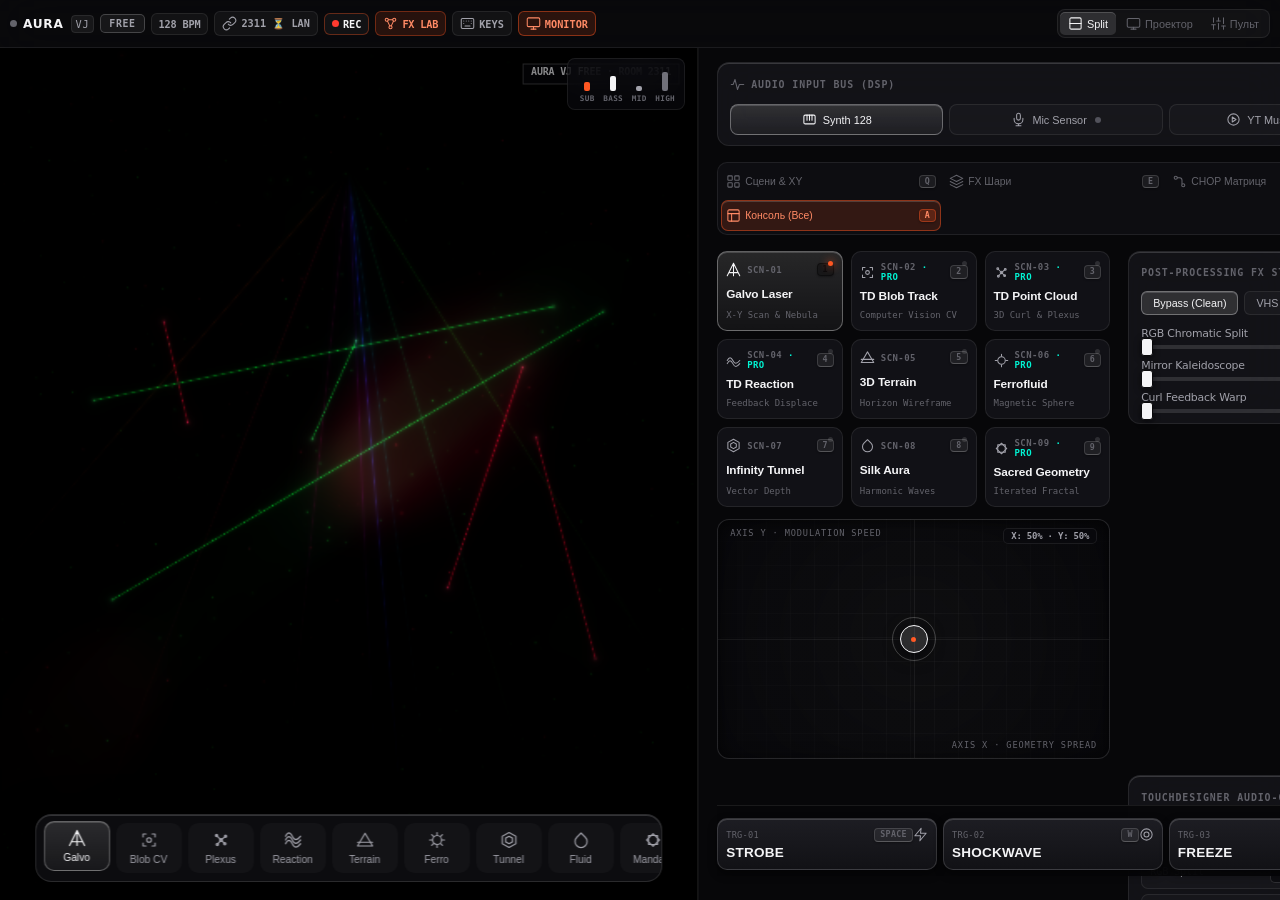
==== commit f6f11ad0: "Expose in-app APK update button in QR modal for Android projector" ====
--- a/android/app/src/main/assets/index.html
+++ b/android/app/src/main/assets/index.html
@@ -918,6 +918,7 @@
           <button id="btnJoinRoom" class="join-room-btn">CONNECT</button>
         </div>
         <div class="remote-url" id="remoteUrlText"></div>
+        <button class="update-apk-btn" id="btnUpdateApkNative" style="display:none;margin-top:10px;width:100%;background:rgba(0,255,163,0.15);border:1px solid var(--neon);color:var(--neon);padding:8px;border-radius:6px;font-weight:bold;cursor:pointer;">🔄 ОНОВИТИ ДОДАТОК (APK) З МЕРЕЖІ</button>
         <button class="close-modal-btn" id="btnCloseQr">CLOSE</button>
       </div>
     </div>
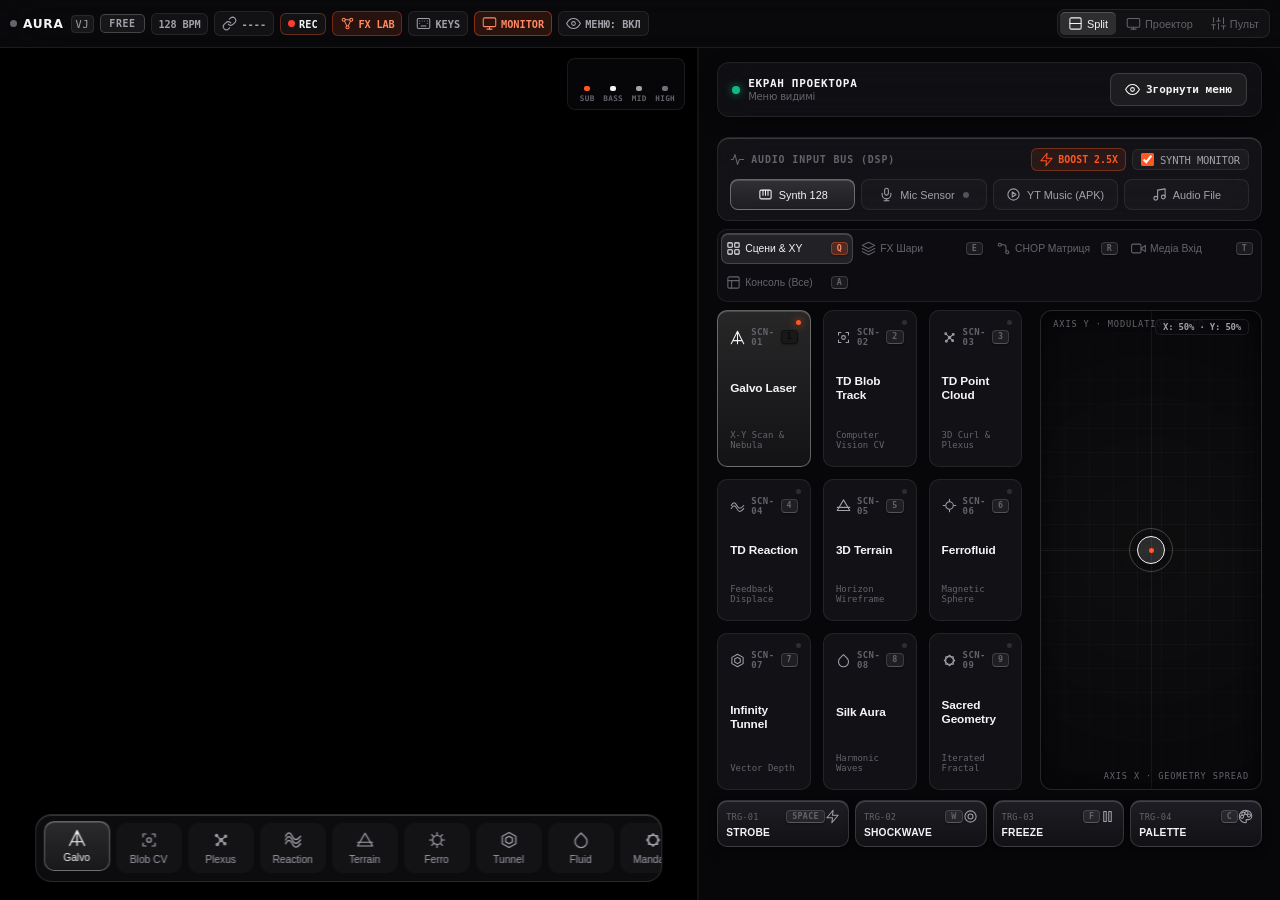
==== commit ee8041a2: "feat(ui): remote projector HUD collapse (clean screen mode controlled from phone)" ====
--- a/android/app/src/main/assets/index.html
+++ b/android/app/src/main/assets/index.html
@@ -93,6 +93,17 @@
           </svg>
           <span id="monitorBtnText">MONITOR</span>
         </button>
+        <button
+          class="room-pill hud-toggle-btn"
+          id="btnToggleProjectorHud"
+          title="Згорнути/розгорнути меню (верхнє та нижнє) на проекторі (Клавіша U)"
+        >
+          <svg class="ico" id="icoTopBarHud" viewBox="0 0 24 24">
+            <path d="M1 12s4-8 11-8 11 8 11 8-4 8-11 8-11-8-11-8z" />
+            <circle cx="12" cy="12" r="3" />
+          </svg>
+          <span id="txtTopBarHud">МЕНЮ: ВКЛ</span>
+        </button>
       </div>
 
       <div class="view-switcher" role="tablist" aria-label="Режим екрана">
@@ -250,6 +261,13 @@
           </svg>
           <span class="dock-label">Sync QR</span>
         </button>
+        <button class="dock-item dock-action" id="btnDockToggleHud" tabindex="-1" title="Згорнути меню (Клавіша U)">
+          <svg class="ico ico-lg" viewBox="0 0 24 24">
+            <path d="M17.94 17.94A10.07 10.07 0 0 1 12 20c-7 0-11-8-11-8a18.45 18.45 0 0 1 5.06-5.94M9.9 4.24A9.12 9.12 0 0 1 12 4c7 0 11 8 11 8a18.5 18.5 0 0 1-2.16 3.19m-6.72-1.07a3 3 0 1 1-4.24-4.24" />
+            <line x1="1" y1="1" x2="23" y2="23" />
+          </svg>
+          <span class="dock-label">Hide UI</span>
+        </button>
         <button class="dock-item dock-action" id="btnFullscreen" tabindex="-1">
           <svg class="ico ico-lg" viewBox="0 0 24 24">
             <path d="M8 3H5a2 2 0 0 0-2 2v3m18 0V5a2 2 0 0 0-2-2h-3m0 18h3a2 2 0 0 0 2-2v-3M3 16v3a2 2 0 0 0 2 2h3" />
@@ -257,10 +275,42 @@
           <span class="dock-label">Full</span>
         </button>
       </nav>
+
+      <!-- Плаваюча кнопка швидкого повернення меню при наведенні миші чи дотику на проекторі -->
+      <button class="floating-restore-hud-btn" id="btnFloatingRestoreHud" title="Розгорнути меню (Клавіша U)">
+        <svg class="ico" viewBox="0 0 24 24">
+          <path d="M1 12s4-8 11-8 11 8 11 8-4 8-11 8-11-8-11-8z" />
+          <circle cx="12" cy="12" r="3" />
+        </svg>
+        <span>РОЗГОРНУТИ МЕНЮ</span>
+      </button>
     </section>
 
     <!-- СЕКЦІЯ 2: PRO STUDIO CONTROLLER DECK -->
     <section class="mobile-vj-deck" id="mobileDeck" aria-label="Мобільний VJ Пульт">
+      <!-- ПАНЕЛЬ КЕРУВАННЯ ЕКРАНОМ ПРОЕКТОРА З ТЕЛЕФОНУ -->
+      <div class="projector-remote-bar" id="projectorRemoteBar">
+        <div class="remote-bar-info">
+          <span class="live-dot" id="dotProjectorHudStatus"></span>
+          <div class="remote-bar-texts">
+            <span class="remote-bar-title">ЕКРАН ПРОЕКТОРА</span>
+            <span class="remote-bar-sub" id="txtRemoteProjectorHudState">Меню видимі</span>
+          </div>
+        </div>
+        <button
+          class="btn-toggle-hud-remote"
+          id="btnRemoteToggleHud"
+          type="button"
+          title="Згорнути/розгорнути верхнє та нижнє меню на проекторі"
+        >
+          <svg class="ico" id="icoRemoteHud" viewBox="0 0 24 24">
+            <path d="M1 12s4-8 11-8 11 8 11 8-4 8-11 8-11-8-11-8z" />
+            <circle cx="12" cy="12" r="3" />
+          </svg>
+          <span id="lblRemoteToggleHud">Згорнути меню</span>
+        </button>
+      </div>
+
       <!-- Банер швидкого підключення мікрофона для мобільного пульта -->
       <div class="mic-start-banner" id="micStartBanner">
         <div class="mic-start-content">
@@ -1062,6 +1112,10 @@
               <span>Сховати/показати Live Monitor прев'ю</span>
             </div>
             <div class="shortcut-item">
+              <kbd>U</kbd>
+              <span>Згорнути/розгорнути меню проектора (Чистий екран)</span>
+            </div>
+            <div class="shortcut-item">
               <kbd>V</kbd>
               <span>Режим (Split / Проектор / Пульт)</span>
             </div>
--- a/android/app/src/main/assets/style.css
+++ b/android/app/src/main/assets/style.css
@@ -275,6 +275,175 @@
 body[data-view="remote"] .mobile-vj-deck {
   flex: 1;
   display: flex;
+}
+
+/* ЗГОРТАННЯ ВЕРХНЬОГО ТА НИЖНЬОГО МЕНЮ НА ПРОЕКТОРІ (ЧИСТИЙ ЕКРАН / CINEMA WALL MODE) */
+body.projector-hud-collapsed #topBar {
+  transform: translateY(-100%);
+  opacity: 0;
+  pointer-events: none;
+  margin-top: -48px;
+  transition: transform 0.35s cubic-bezier(0.16, 1, 0.3, 1), opacity 0.25s ease, margin-top 0.35s cubic-bezier(0.16, 1, 0.3, 1);
+}
+
+body[data-view="projector"].projector-hud-collapsed .projector-stage,
+body.projector-hud-collapsed .projector-stage {
+  height: 100dvh !important;
+  max-height: 100dvh !important;
+  transition: height 0.35s cubic-bezier(0.16, 1, 0.3, 1);
+}
+
+body.projector-hud-collapsed #projectorDock {
+  transform: translateX(-50%) translateY(140%) !important;
+  opacity: 0 !important;
+  pointer-events: none !important;
+  transition: transform 0.35s cubic-bezier(0.16, 1, 0.3, 1), opacity 0.25s ease !important;
+}
+
+body.projector-hud-collapsed #dspHud {
+  opacity: 0 !important;
+  pointer-events: none !important;
+  transition: opacity 0.25s ease !important;
+}
+
+.floating-restore-hud-btn {
+  position: absolute;
+  top: 18px;
+  left: 50%;
+  transform: translateX(-50%) translateY(-60px);
+  z-index: 100;
+  display: inline-flex;
+  align-items: center;
+  gap: 8px;
+  padding: 8px 16px;
+  background: rgba(10, 10, 15, 0.88);
+  border: 1px solid rgba(255, 255, 255, 0.18);
+  border-radius: 20px;
+  color: var(--text-primary);
+  font-family: var(--font-mono);
+  font-size: 11px;
+  font-weight: 600;
+  letter-spacing: 0.05em;
+  backdrop-filter: blur(16px);
+  box-shadow: 0 8px 24px rgba(0, 0, 0, 0.6);
+  opacity: 0;
+  pointer-events: none;
+  cursor: pointer;
+  transition: transform 0.25s cubic-bezier(0.16, 1, 0.3, 1), opacity 0.25s ease, background 0.15s ease;
+}
+
+.floating-restore-hud-btn:hover {
+  background: rgba(255, 87, 34, 0.25);
+  border-color: rgba(255, 87, 34, 0.6);
+  color: #ffffff;
+}
+
+body.projector-hud-collapsed.restore-pill-visible .floating-restore-hud-btn {
+  transform: translateX(-50%) translateY(0);
+  opacity: 1;
+  pointer-events: auto;
+}
+
+/* ПАНЕЛЬ КЕРУВАННЯ ЕКРАНОМ ПРОЕКТОРА З ТЕЛЕФОНУ */
+.projector-remote-bar {
+  display: flex;
+  align-items: center;
+  justify-content: space-between;
+  gap: 12px;
+  padding: 10px 14px;
+  margin-bottom: 12px;
+  background: rgba(18, 18, 24, 0.78);
+  border: 1px solid rgba(255, 255, 255, 0.08);
+  border-radius: 12px;
+  backdrop-filter: blur(16px);
+  box-shadow: 0 4px 16px rgba(0, 0, 0, 0.35);
+  transition: border-color 0.2s ease, background 0.2s ease;
+}
+
+.projector-remote-bar.hud-collapsed {
+  border-color: rgba(0, 245, 212, 0.45);
+  background: linear-gradient(135deg, rgba(0, 245, 212, 0.12), rgba(18, 18, 24, 0.85));
+  box-shadow: 0 4px 20px rgba(0, 245, 212, 0.15);
+}
+
+.remote-bar-info {
+  display: flex;
+  align-items: center;
+  gap: 8px;
+}
+
+.remote-bar-info .live-dot {
+  width: 8px;
+  height: 8px;
+  border-radius: 50%;
+  background: #10b981;
+  box-shadow: 0 0 8px rgba(16, 185, 129, 0.7);
+  flex-shrink: 0;
+}
+
+.projector-remote-bar.hud-collapsed .remote-bar-info .live-dot {
+  background: #00f5d4;
+  box-shadow: 0 0 10px #00f5d4;
+}
+
+.remote-bar-texts {
+  display: flex;
+  flex-direction: column;
+  gap: 1px;
+}
+
+.remote-bar-title {
+  font-family: var(--font-mono);
+  font-size: 11px;
+  font-weight: 700;
+  letter-spacing: 0.06em;
+  color: var(--text-primary);
+}
+
+.remote-bar-sub {
+  font-size: 10px;
+  color: var(--text-muted);
+}
+
+.projector-remote-bar.hud-collapsed .remote-bar-sub {
+  color: #00f5d4;
+  font-weight: 600;
+}
+
+.btn-toggle-hud-remote {
+  display: inline-flex;
+  align-items: center;
+  gap: 6px;
+  padding: 8px 14px;
+  background: rgba(255, 255, 255, 0.06);
+  border: 1px solid rgba(255, 255, 255, 0.14);
+  border-radius: 8px;
+  color: var(--text-primary);
+  font-family: var(--font-mono);
+  font-size: 11px;
+  font-weight: 600;
+  cursor: pointer;
+  white-space: nowrap;
+  transition: all 0.2s ease;
+}
+
+.btn-toggle-hud-remote:hover {
+  background: rgba(255, 255, 255, 0.12);
+  border-color: rgba(255, 255, 255, 0.25);
+}
+
+.btn-toggle-hud-remote.active {
+  background: rgba(0, 245, 212, 0.18);
+  border-color: rgba(0, 245, 212, 0.75);
+  color: #00f5d4;
+  box-shadow: 0 0 12px rgba(0, 245, 212, 0.35);
+}
+
+.hud-toggle-btn.active {
+  border-color: rgba(0, 245, 212, 0.75);
+  background: rgba(0, 245, 212, 0.15);
+  color: #00f5d4;
+  box-shadow: 0 0 10px rgba(0, 245, 212, 0.3);
 }
 
 /* СЕКЦІЯ 1: ПРОЕКТОР ТА WEBGL СЦЕНА */
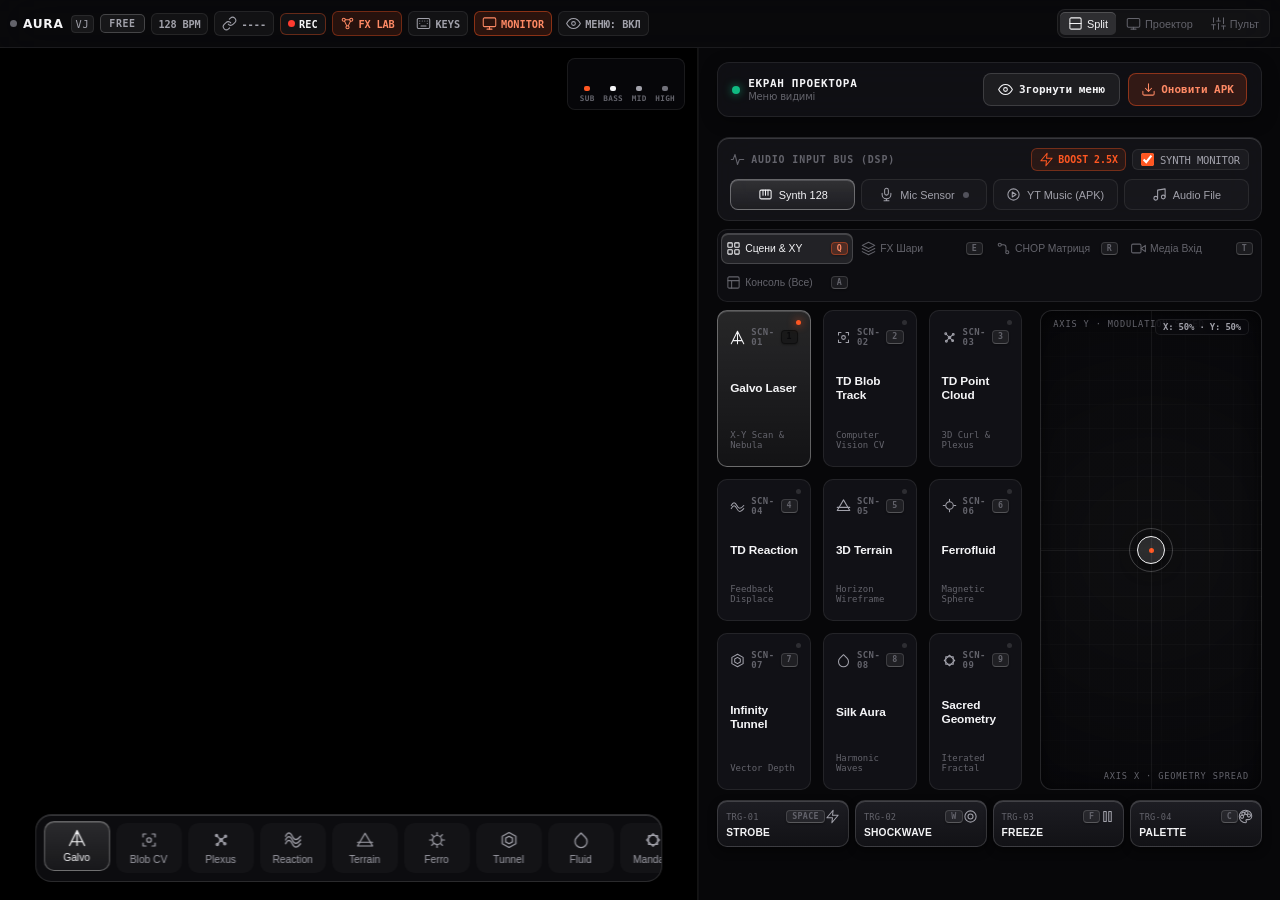
==== commit 53ab5be6: "feat(ota): automatic GitHub Releases update check on startup & remote trigger from phone" ====
--- a/android/app/src/main/assets/index.html
+++ b/android/app/src/main/assets/index.html
@@ -284,6 +284,15 @@
         </svg>
         <span>РОЗГОРНУТИ МЕНЮ</span>
       </button>
+
+      <!-- Сповіщення про наявність оновлення APK -->
+      <div class="apk-update-banner" id="apkUpdateBanner">
+        <div class="apk-update-text">
+          <svg class="ico" viewBox="0 0 24 24"><path d="M21 15v4a2 2 0 0 1-2 2H5a2 2 0 0 1-2-2v-4M7 10l5 5 5-5M12 15V3"/></svg>
+          <span>Доступне оновлення AURA VJ!</span>
+        </div>
+        <button class="btn-banner-update" id="btnBannerUpdateApk">ОНОВИТИ ⬇️</button>
+      </div>
     </section>
 
     <!-- СЕКЦІЯ 2: PRO STUDIO CONTROLLER DECK -->
@@ -297,18 +306,31 @@
             <span class="remote-bar-sub" id="txtRemoteProjectorHudState">Меню видимі</span>
           </div>
         </div>
-        <button
-          class="btn-toggle-hud-remote"
-          id="btnRemoteToggleHud"
-          type="button"
-          title="Згорнути/розгорнути верхнє та нижнє меню на проекторі"
-        >
-          <svg class="ico" id="icoRemoteHud" viewBox="0 0 24 24">
-            <path d="M1 12s4-8 11-8 11 8 11 8-4 8-11 8-11-8-11-8z" />
-            <circle cx="12" cy="12" r="3" />
-          </svg>
-          <span id="lblRemoteToggleHud">Згорнути меню</span>
-        </button>
+        <div class="remote-bar-actions">
+          <button
+            class="btn-toggle-hud-remote"
+            id="btnRemoteToggleHud"
+            type="button"
+            title="Згорнути/розгорнути верхнє та нижнє меню на проекторі"
+          >
+            <svg class="ico" id="icoRemoteHud" viewBox="0 0 24 24">
+              <path d="M1 12s4-8 11-8 11 8 11 8-4 8-11 8-11-8-11-8z" />
+              <circle cx="12" cy="12" r="3" />
+            </svg>
+            <span id="lblRemoteToggleHud">Згорнути меню</span>
+          </button>
+          <button
+            class="btn-apk-update-remote"
+            id="btnRemoteUpdateApk"
+            type="button"
+            title="Запустити оновлення APK на проекторі з телефону"
+          >
+            <svg class="ico" viewBox="0 0 24 24">
+              <path d="M21 15v4a2 2 0 0 1-2 2H5a2 2 0 0 1-2-2v-4M7 10l5 5 5-5M12 15V3" />
+            </svg>
+            <span>Оновити APK</span>
+          </button>
+        </div>
       </div>
 
       <!-- Банер швидкого підключення мікрофона для мобільного пульта -->
--- a/android/app/src/main/assets/style.css
+++ b/android/app/src/main/assets/style.css
@@ -437,6 +437,86 @@
   border-color: rgba(0, 245, 212, 0.75);
   color: #00f5d4;
   box-shadow: 0 0 12px rgba(0, 245, 212, 0.35);
+}
+
+.remote-bar-actions {
+  display: flex;
+  align-items: center;
+  gap: 8px;
+}
+
+.btn-apk-update-remote {
+  display: inline-flex;
+  align-items: center;
+  gap: 5px;
+  padding: 8px 12px;
+  background: rgba(255, 87, 34, 0.15);
+  border: 1px solid rgba(255, 87, 34, 0.45);
+  border-radius: 8px;
+  color: #ff8a65;
+  font-family: var(--font-mono);
+  font-size: 11px;
+  font-weight: 600;
+  cursor: pointer;
+  white-space: nowrap;
+  transition: all 0.2s ease;
+}
+
+.btn-apk-update-remote:hover {
+  background: rgba(255, 87, 34, 0.28);
+  border-color: rgba(255, 87, 34, 0.75);
+  color: #ffffff;
+}
+
+/* Банер доступного оновлення на проекторі */
+.apk-update-banner {
+  position: absolute;
+  top: 14px;
+  right: 14px;
+  z-index: 90;
+  display: none;
+  align-items: center;
+  gap: 12px;
+  padding: 8px 14px;
+  background: rgba(10, 10, 16, 0.9);
+  border: 1px solid rgba(0, 245, 212, 0.6);
+  border-radius: 10px;
+  box-shadow: 0 8px 24px rgba(0, 0, 0, 0.7), 0 0 16px rgba(0, 245, 212, 0.2);
+  backdrop-filter: blur(16px);
+  animation: pulseApkBanner 3s infinite;
+}
+
+.apk-update-text {
+  display: flex;
+  align-items: center;
+  gap: 8px;
+  font-family: var(--font-mono);
+  font-size: 11px;
+  font-weight: 600;
+  color: #00f5d4;
+}
+
+.btn-banner-update {
+  padding: 5px 12px;
+  background: #00f5d4;
+  border: none;
+  border-radius: 6px;
+  color: #050508;
+  font-family: var(--font-mono);
+  font-size: 11px;
+  font-weight: 800;
+  cursor: pointer;
+  transition: transform 0.15s ease, filter 0.15s ease;
+}
+
+.btn-banner-update:hover {
+  transform: scale(1.05);
+  filter: brightness(1.1);
+}
+
+@keyframes pulseApkBanner {
+  0%, 100% { border-color: rgba(0, 245, 212, 0.6); }
+  50% { border-color: rgba(255, 87, 34, 0.85); box-shadow: 0 0 20px rgba(255, 87, 34, 0.4); }
 }
 
 .hud-toggle-btn.active {
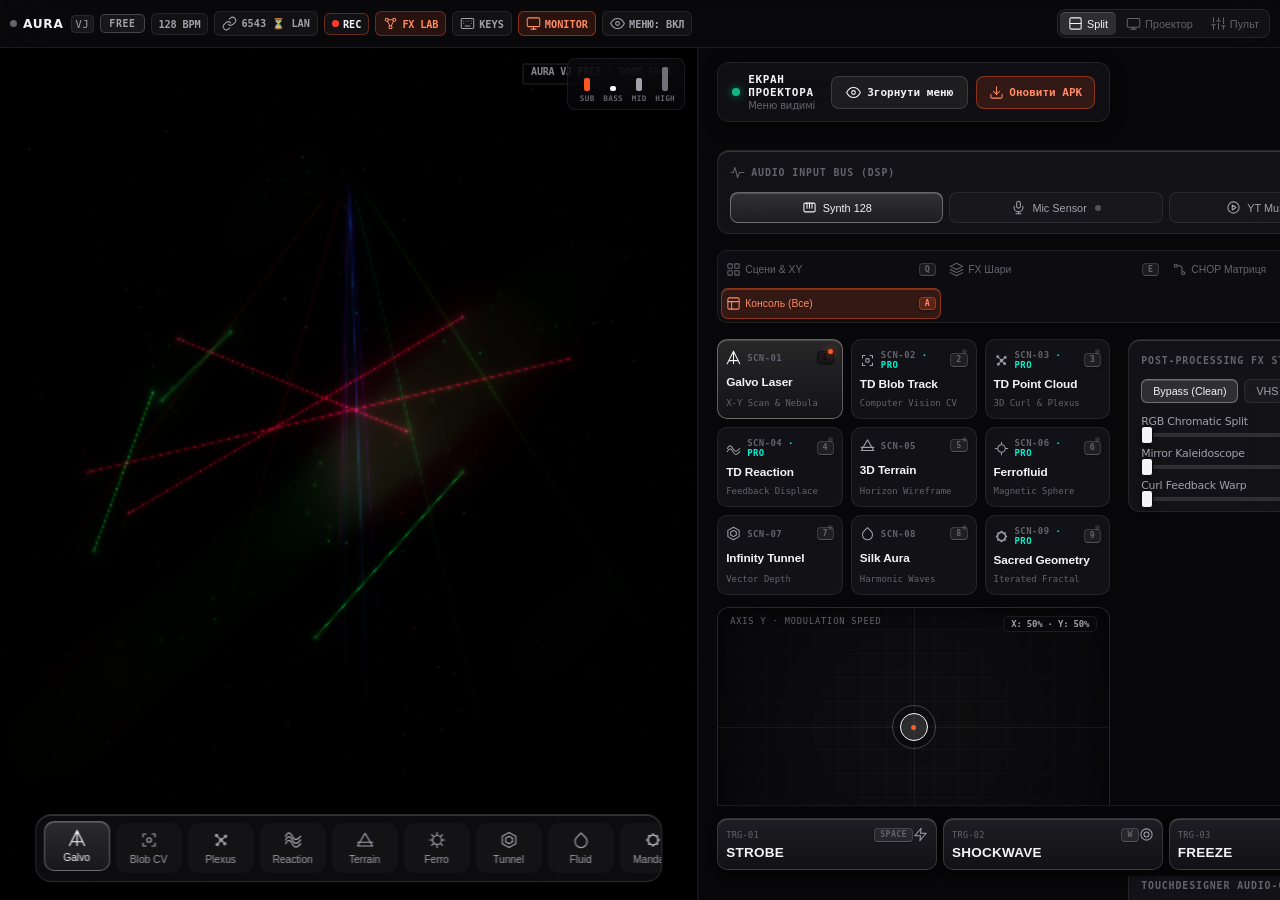
==== commit 1e224fcf: "fix(vj-engine): resolve visualizer crash, TV spatial navigation, offline QR sync, socket thread safe" ====
--- a/android/app/src/main/assets/index.html
+++ b/android/app/src/main/assets/index.html
@@ -979,6 +979,10 @@
         <p>
           Скануйте QR-код камерою iPhone / Android для відкриття пульта у спільній Wi-Fi мережі (надшвидка передача звуку та ритму &lt; 1 ms):
         </p>
+        <div class="qr-mode-switch" id="qrModeSwitch">
+          <button class="qr-mode-btn active" id="btnQrModeHttps" type="button">🔒 HTTPS (3457 Мікрофон)</button>
+          <button class="qr-mode-btn" id="btnQrModeHttp" type="button">⚡ HTTP (3456 Швидкий)</button>
+        </div>
         <div class="qr-box" id="qrCodeBox"></div>
         <div class="room-input-row">
           <input
@@ -990,6 +994,7 @@
           <button id="btnJoinRoom" class="join-room-btn">CONNECT</button>
         </div>
         <div class="remote-url" id="remoteUrlText"></div>
+        <button class="copy-url-btn" id="btnCopyRemoteUrl" type="button">📋 СКОПІЮВАТИ ПОСИЛАННЯ</button>
         <button class="update-apk-btn" id="btnUpdateApkNative" style="display:none;margin-top:10px;width:100%;background:rgba(0,255,163,0.15);border:1px solid var(--neon);color:var(--neon);padding:8px;border-radius:6px;font-weight:bold;cursor:pointer;">🔄 ОНОВИТИ ДОДАТОК (APK) З МЕРЕЖІ</button>
         <button class="close-modal-btn" id="btnCloseQr">CLOSE</button>
       </div>
--- a/android/app/src/main/assets/style.css
+++ b/android/app/src/main/assets/style.css
@@ -1468,21 +1468,81 @@
   margin-bottom: 16px;
 }
 
+.qr-mode-switch {
+  display: flex;
+  gap: 4px;
+  background: rgba(255, 255, 255, 0.05);
+  padding: 3px;
+  border-radius: 8px;
+  border: 1px solid var(--border-hairline);
+  margin-bottom: 12px;
+}
+
+.qr-mode-btn {
+  flex: 1;
+  padding: 6px 8px;
+  border: none;
+  background: transparent;
+  color: var(--text-muted);
+  font-family: var(--font-mono);
+  font-size: 0.64rem;
+  font-weight: 600;
+  border-radius: 6px;
+  cursor: pointer;
+  transition: all 0.15s ease;
+  white-space: nowrap;
+}
+
+.qr-mode-btn.active {
+  background: rgba(255, 255, 255, 0.14);
+  color: var(--text-primary);
+  box-shadow: var(--specular-top);
+}
+
+.copy-url-btn {
+  width: 100%;
+  padding: 8px 12px;
+  margin-bottom: 12px;
+  background: rgba(255, 255, 255, 0.06);
+  border: 1px solid var(--border-hairline);
+  border-radius: 6px;
+  color: var(--text-secondary);
+  font-family: var(--font-mono);
+  font-size: 0.68rem;
+  font-weight: 600;
+  cursor: pointer;
+  transition: all 0.15s ease;
+}
+
+.copy-url-btn:hover {
+  background: rgba(255, 255, 255, 0.12);
+  color: var(--text-primary);
+  border-color: rgba(255, 255, 255, 0.25);
+}
+
+.copy-url-btn.copied {
+  background: rgba(16, 185, 129, 0.2);
+  border-color: rgba(16, 185, 129, 0.5);
+  color: #10b981;
+}
+
 .qr-box {
-  width: 184px;
-  height: 184px;
+  width: 196px;
+  height: 196px;
   margin: 0 auto 14px;
   background: #fff;
-  padding: 10px;
+  padding: 8px;
   border-radius: 12px;
   display: flex;
   align-items: center;
   justify-content: center;
 }
 
+.qr-box svg,
 .qr-box img {
   width: 100%;
   height: 100%;
+  display: block;
 }
 
 .room-input-row {
@@ -2293,3 +2353,227 @@
     min-height: 54px;
   }
 }
+
+/* ==========================================================================
+   11. АДАПТАЦІЯ ДЛЯ ПЛАНШЕТІВ / IPAD (680px - 1023px)
+   ========================================================================== */
+@media (min-width: 680px) and (max-width: 1023px) {
+  body[data-view="split"] .projector-stage {
+    height: 38dvh;
+    min-height: 220px;
+  }
+
+  body[data-view="remote"] .projector-stage {
+    width: 380px;
+    height: 214px;
+    margin: 10px auto;
+  }
+
+  .mobile-vj-deck {
+    padding: 12px 18px 24px;
+    gap: 12px;
+  }
+
+  #tabScenes.active {
+    display: grid;
+    grid-template-columns: 1.15fr 1fr;
+    gap: 14px;
+    align-items: stretch;
+  }
+
+  #tabScenes.active .preset-grid {
+    grid-template-columns: repeat(3, 1fr);
+    gap: 8px;
+  }
+
+  #tabScenes.active .vj-pad {
+    min-height: 72px;
+    padding: 10px 8px;
+  }
+
+  #tabScenes.active .xy-pad-wrapper {
+    height: 100%;
+    min-height: 240px;
+  }
+
+  .source-pills {
+    grid-template-columns: repeat(4, 1fr);
+    gap: 8px;
+  }
+
+  .fx-sliders-grid {
+    grid-template-columns: repeat(2, 1fr);
+    gap: 14px;
+  }
+
+  .chop-matrix {
+    grid-template-columns: repeat(2, 1fr);
+    gap: 10px;
+  }
+
+  .fx-row .fx-btn {
+    min-height: 50px;
+    font-size: 13px;
+  }
+}
+
+/* ==========================================================================
+   12. АДАПТАЦІЯ ДЛЯ СМАРТФОНІВ У ГОРИЗОНТАЛЬНІЙ ОРІЄНТАЦІЇ (LANDSCAPE DJ DECK)
+   ========================================================================== */
+@media (max-height: 520px) and (orientation: landscape) {
+  .top-bar {
+    height: 36px;
+    min-height: 36px;
+    padding: 0 8px;
+  }
+
+  body.projector-hud-collapsed #topBar {
+    margin-top: -36px;
+  }
+
+  .brand-title {
+    font-size: 0.68rem;
+  }
+
+  .bpm-pill,
+  .room-pill,
+  .view-btn {
+    padding: 2px 6px;
+    font-size: 0.6rem;
+  }
+
+  .mobile-vj-deck {
+    padding: 6px 10px 14px;
+    gap: 6px;
+  }
+
+  .projector-remote-bar {
+    padding: 5px 10px;
+    margin-bottom: 6px;
+  }
+
+  .remote-bar-title {
+    font-size: 9.5px;
+  }
+
+  .remote-bar-sub {
+    font-size: 8.5px;
+  }
+
+  .btn-toggle-hud-remote,
+  .btn-apk-update-remote {
+    padding: 4px 8px;
+    font-size: 9.5px;
+  }
+
+  .source-strip {
+    padding: 6px 8px;
+  }
+
+  .strip-header {
+    margin-bottom: 4px;
+  }
+
+  .source-pills {
+    grid-template-columns: repeat(4, 1fr);
+    gap: 4px;
+  }
+
+  .src-pill {
+    padding: 4px 6px;
+    font-size: 0.62rem;
+  }
+
+  .studio-tabs {
+    gap: 4px;
+    padding: 2px;
+  }
+
+  .studio-tab {
+    padding: 4px 8px;
+    font-size: 0.64rem;
+  }
+
+  #tabScenes.active {
+    display: grid;
+    grid-template-columns: 1.15fr 1fr;
+    gap: 8px;
+    align-items: stretch;
+  }
+
+  #tabScenes.active .preset-grid {
+    grid-template-columns: repeat(3, 1fr);
+    gap: 4px;
+  }
+
+  #tabScenes.active .vj-pad {
+    min-height: 48px;
+    padding: 5px 6px;
+    gap: 2px;
+  }
+
+  #tabScenes.active .vj-pad .pad-code {
+    font-size: 0.5rem;
+  }
+
+  #tabScenes.active .vj-pad .pad-name {
+    font-size: 0.64rem;
+  }
+
+  #tabScenes.active .vj-pad .pad-sub {
+    display: none;
+  }
+
+  #tabScenes.active .xy-pad-wrapper {
+    height: 100%;
+    min-height: 160px;
+  }
+
+  .fx-row {
+    position: sticky;
+    bottom: 0;
+    z-index: 20;
+    background: rgba(7, 7, 9, 0.95);
+    padding: 4px 0 2px;
+  }
+
+  .fx-row .fx-btn {
+    min-height: 38px;
+    padding: 4px 6px;
+    font-size: 11px;
+  }
+
+  .fx-btn small {
+    display: none;
+  }
+
+  body[data-view="remote"] .projector-stage {
+    display: none !important;
+  }
+}
+
+/* ==========================================================================
+   13. АДАПТАЦІЯ ДЛЯ КОМПАКТНИХ ЕКРАНІВ ТЕЛЕФОНІВ (<= 380px, напр. iPhone SE)
+   ========================================================================== */
+@media (max-width: 380px) {
+  .vj-pad {
+    padding: 7px 6px;
+  }
+
+  .vj-pad .pad-name {
+    font-size: 0.68rem;
+  }
+
+  .vj-pad .pad-sub {
+    font-size: 0.5rem;
+  }
+
+  .fx-sliders-grid {
+    grid-template-columns: 1fr;
+  }
+
+  .media-buttons-row {
+    grid-template-columns: 1fr;
+  }
+}
+
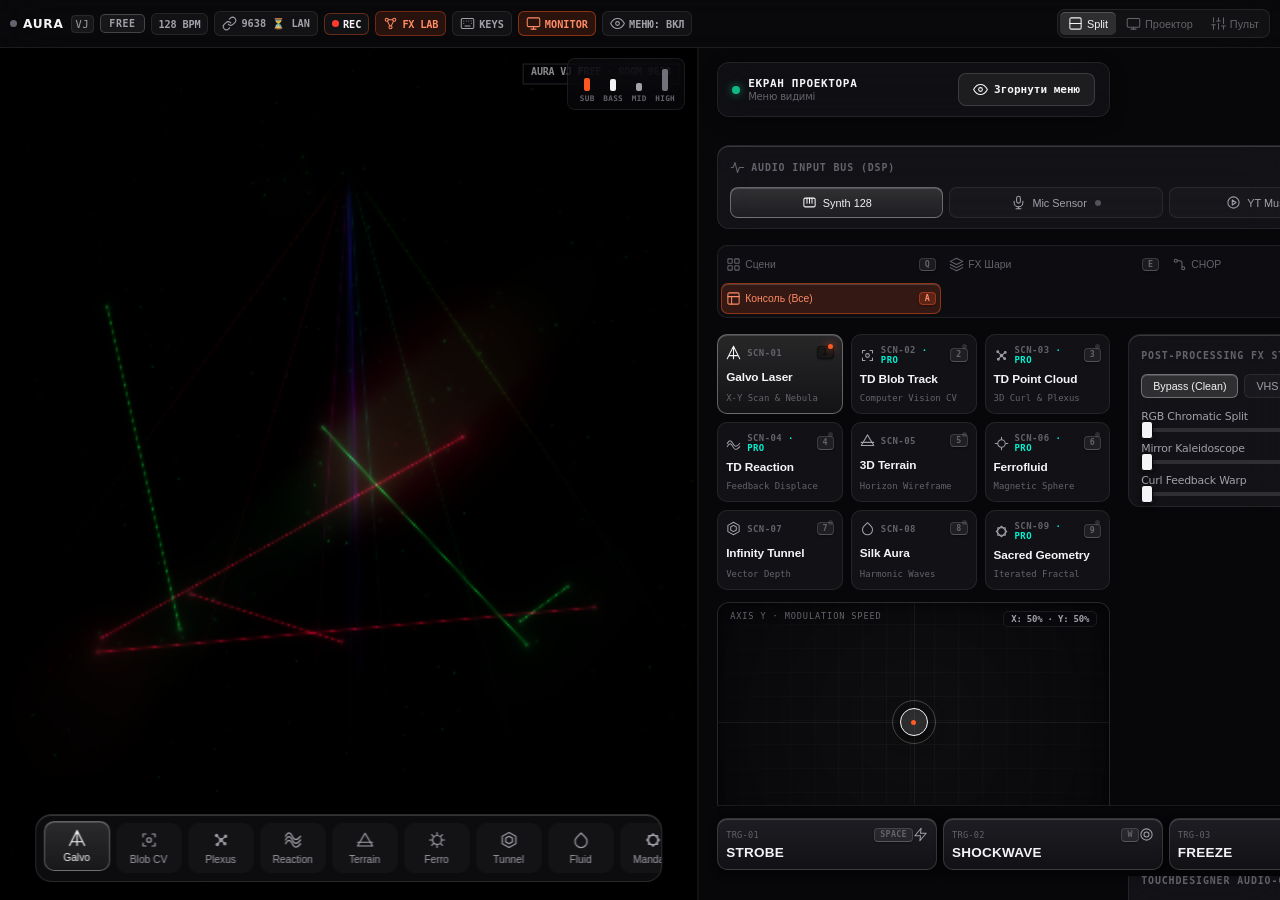
==== commit 761db416: "fix(vj): fix portrait mobile layout, sync media photo to projector via LAN, and remove persistent up" ====
--- a/android/app/src/main/assets/index.html
+++ b/android/app/src/main/assets/index.html
@@ -291,7 +291,10 @@
           <svg class="ico" viewBox="0 0 24 24"><path d="M21 15v4a2 2 0 0 1-2 2H5a2 2 0 0 1-2-2v-4M7 10l5 5 5-5M12 15V3"/></svg>
           <span>Доступне оновлення AURA VJ!</span>
         </div>
-        <button class="btn-banner-update" id="btnBannerUpdateApk">ОНОВИТИ ⬇️</button>
+        <div class="apk-update-actions" style="display:inline-flex;gap:6px;align-items:center;">
+          <button class="btn-banner-update" id="btnBannerUpdateApk">ОНОВИТИ ⬇️</button>
+          <button class="btn-banner-close" id="btnCloseApkBanner" type="button" title="Закрити" style="background:transparent;border:none;color:white;cursor:pointer;font-size:16px;padding:2px 6px;opacity:0.8;">✕</button>
+        </div>
       </div>
     </section>
 
@@ -318,17 +321,6 @@
               <circle cx="12" cy="12" r="3" />
             </svg>
             <span id="lblRemoteToggleHud">Згорнути меню</span>
-          </button>
-          <button
-            class="btn-apk-update-remote"
-            id="btnRemoteUpdateApk"
-            type="button"
-            title="Запустити оновлення APK на проекторі з телефону"
-          >
-            <svg class="ico" viewBox="0 0 24 24">
-              <path d="M21 15v4a2 2 0 0 1-2 2H5a2 2 0 0 1-2-2v-4M7 10l5 5 5-5M12 15V3" />
-            </svg>
-            <span>Оновити APK</span>
           </button>
         </div>
       </div>
@@ -414,7 +406,7 @@
             <rect x="3" y="14" width="7" height="7" rx="1" />
             <rect x="14" y="14" width="7" height="7" rx="1" />
           </svg>
-          <span>Сцени & XY</span>
+          <span>Сцени</span>
           <span class="kbd-hint">Q</span>
         </button>
         <button class="studio-tab" data-tab="tabFilmoraFx" role="tab">
@@ -432,7 +424,7 @@
             <circle cx="18" cy="18" r="2.5" />
             <path d="M8.5 6H12a4 4 0 0 1 4 4v5.5" />
           </svg>
-          <span>CHOP Матриця</span>
+          <span>CHOP</span>
           <span class="kbd-hint">R</span>
         </button>
         <button class="studio-tab" data-tab="tabMediaTop" role="tab">
@@ -440,7 +432,7 @@
             <polygon points="23 7 16 12 23 17 23 7" />
             <rect x="1" y="5" width="15" height="14" rx="2" />
           </svg>
-          <span>Медіа Вхід</span>
+          <span>Медіа</span>
           <span class="kbd-hint">T</span>
         </button>
         <button
--- a/android/app/src/main/assets/style.css
+++ b/android/app/src/main/assets/style.css
@@ -2553,19 +2553,162 @@
 }
 
 /* ==========================================================================
-   13. АДАПТАЦІЯ ДЛЯ КОМПАКТНИХ ЕКРАНІВ ТЕЛЕФОНІВ (<= 380px, напр. iPhone SE)
+   13. АДАПТАЦІЯ ДЛЯ СМАРТФОНІВ У ВЕРТИКАЛЬНІЙ ОРІЄНТАЦІЇ (PORTRAIT DJ REMOTE)
+   ========================================================================== */
+@media (max-width: 680px) {
+  .top-bar {
+    height: 42px;
+    min-height: 42px;
+    padding: 0 8px;
+  }
+
+  .brand-title {
+    font-size: 0.72rem;
+  }
+
+  .bpm-pill,
+  .room-pill,
+  .view-btn {
+    padding: 3px 6px;
+    font-size: 0.62rem;
+  }
+
+  .mobile-vj-deck {
+    padding: 6px 10px 18px;
+    gap: 8px;
+  }
+
+  body[data-view="remote"] .projector-stage {
+    height: 48px;
+    min-height: 48px;
+    margin: 4px auto 6px;
+    border-radius: 8px;
+  }
+
+  .projector-remote-bar {
+    padding: 6px 12px;
+    margin-bottom: 6px;
+    border-radius: 10px;
+  }
+
+  .remote-bar-title {
+    font-size: 10px;
+  }
+
+  .remote-bar-sub {
+    font-size: 8.5px;
+  }
+
+  .btn-toggle-hud-remote {
+    padding: 5px 12px;
+    font-size: 10.5px;
+    border-radius: 8px;
+  }
+
+  .source-strip {
+    padding: 6px 8px;
+    margin-bottom: 4px;
+    border-radius: 10px;
+  }
+
+  .strip-header {
+    margin-bottom: 4px;
+  }
+
+  .strip-title {
+    font-size: 0.62rem;
+  }
+
+  .source-pills {
+    grid-template-columns: repeat(4, 1fr);
+    gap: 4px;
+  }
+
+  .src-pill {
+    padding: 5px 2px;
+    font-size: 0.6rem;
+    justify-content: center;
+    text-align: center;
+  }
+
+  .src-pill .ico {
+    display: none;
+  }
+
+  .studio-tabs {
+    gap: 3px;
+    padding: 2px;
+  }
+
+  .studio-tab {
+    padding: 6px 2px;
+    font-size: 0.64rem;
+  }
+
+  .studio-tab .kbd-hint {
+    display: none !important;
+  }
+
+  .preset-grid {
+    gap: 5px;
+  }
+
+  .vj-pad {
+    min-height: 46px;
+    padding: 6px 4px;
+    gap: 2px;
+  }
+
+  .vj-pad .pad-code {
+    font-size: 0.52rem;
+  }
+
+  .vj-pad .pad-name {
+    font-size: 0.68rem;
+    font-weight: 600;
+    white-space: nowrap;
+    overflow: hidden;
+    text-overflow: ellipsis;
+  }
+
+  .vj-pad .pad-sub {
+    display: none !important;
+  }
+
+  .xy-pad-wrapper {
+    height: 155px;
+    min-height: 145px;
+    border-radius: 10px;
+  }
+
+  .fx-row {
+    padding: 6px 0 14px;
+    gap: 5px;
+  }
+
+  .fx-row .fx-btn {
+    min-height: 40px;
+    font-size: 11px;
+    padding: 6px 3px;
+    border-radius: 8px;
+  }
+
+  .fx-btn small {
+    display: none !important;
+  }
+}
+
+/* ==========================================================================
+   14. АДАПТАЦІЯ ДЛЯ КОМПАКТНИХ ЕКРАНІВ ТЕЛЕФОНІВ (<= 380px, напр. iPhone SE)
    ========================================================================== */
 @media (max-width: 380px) {
   .vj-pad {
-    padding: 7px 6px;
+    padding: 5px 3px;
+    min-height: 42px;
   }
 
   .vj-pad .pad-name {
-    font-size: 0.68rem;
-  }
-
-  .vj-pad .pad-sub {
-    font-size: 0.5rem;
+    font-size: 0.62rem;
   }
 
   .fx-sliders-grid {
